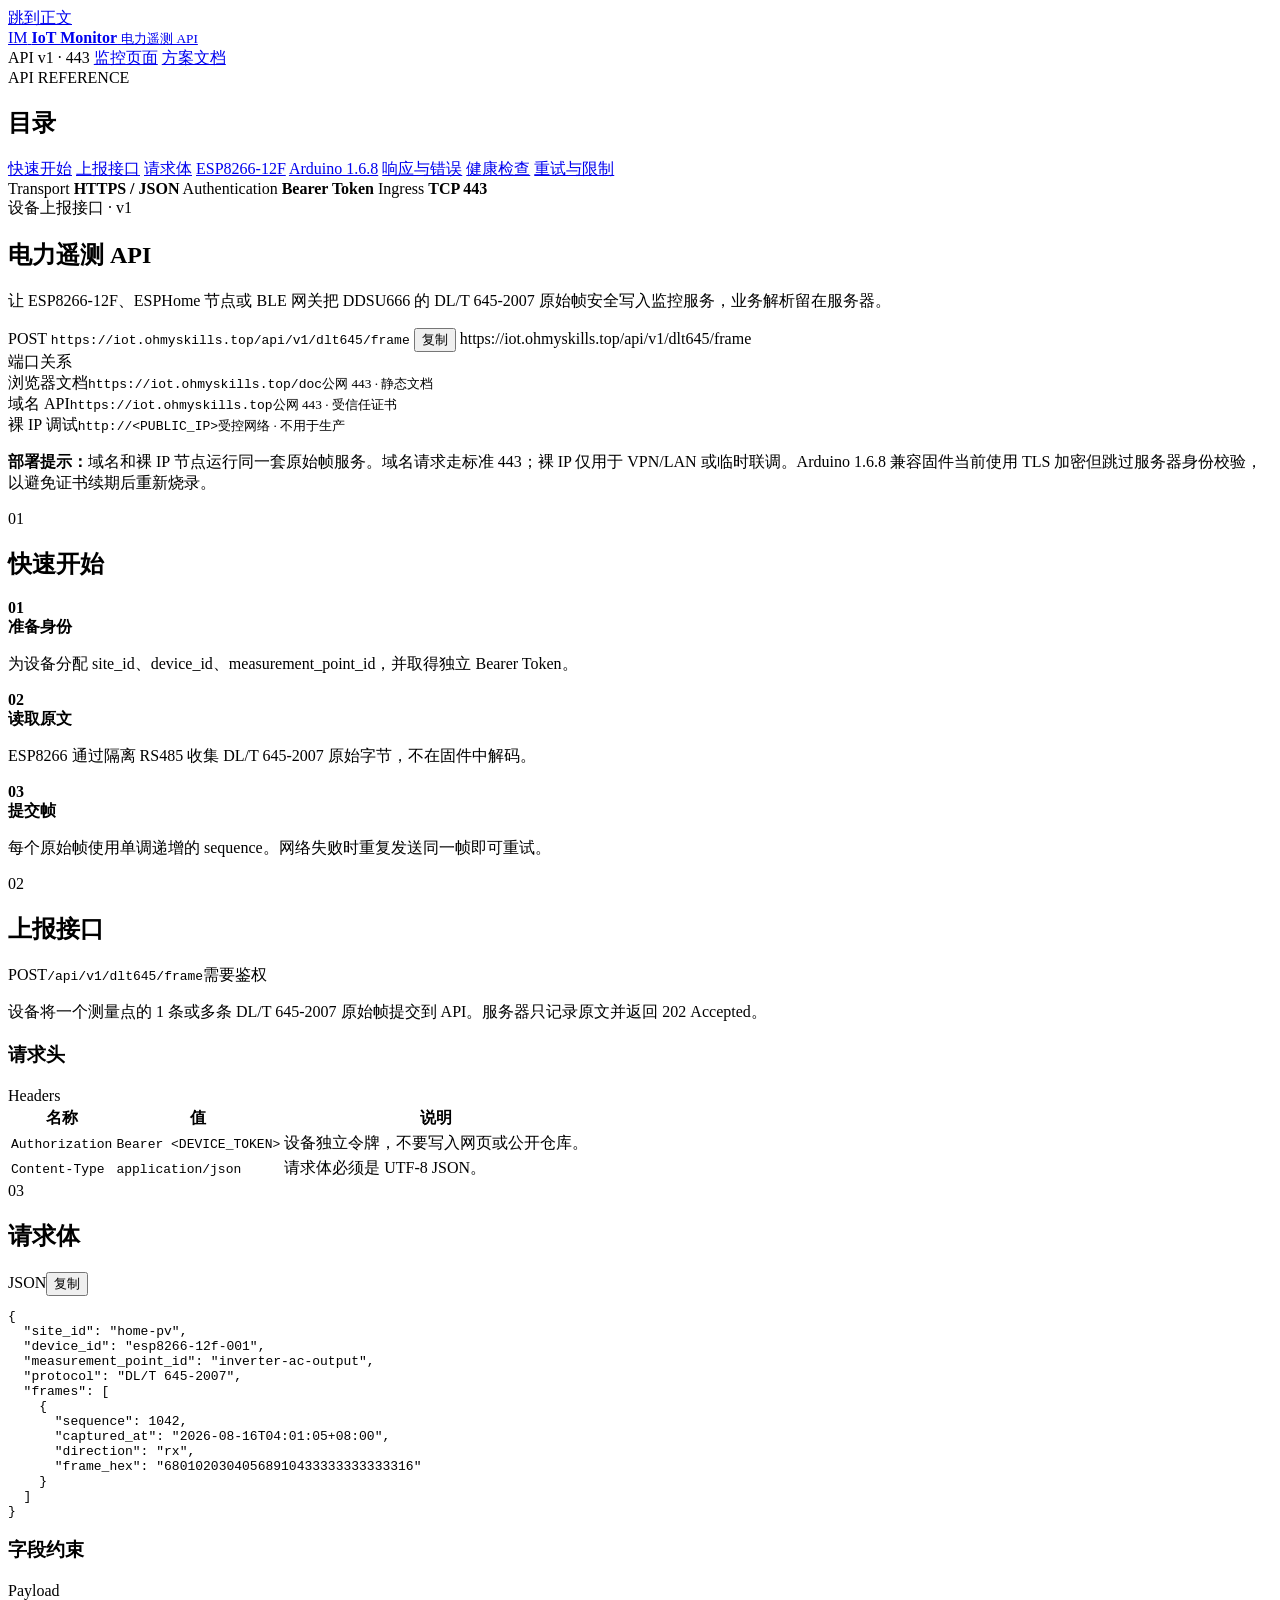
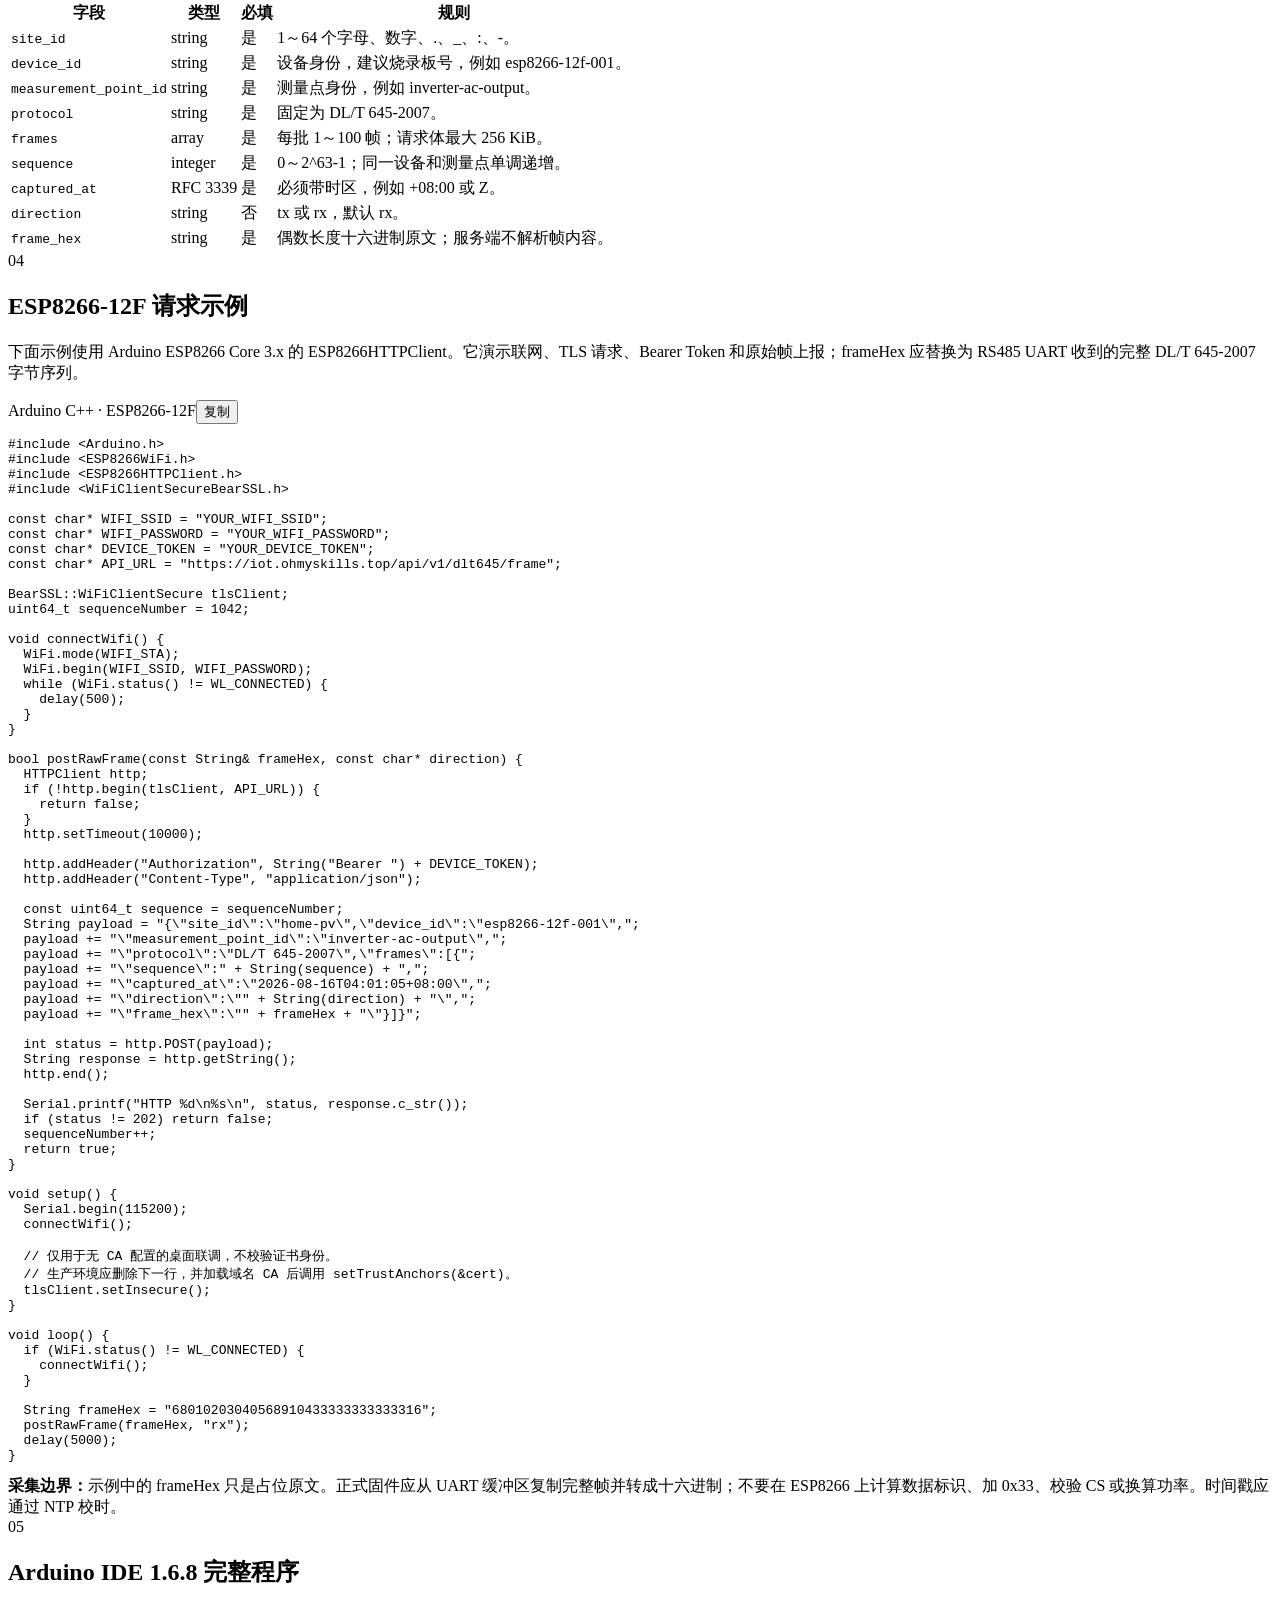
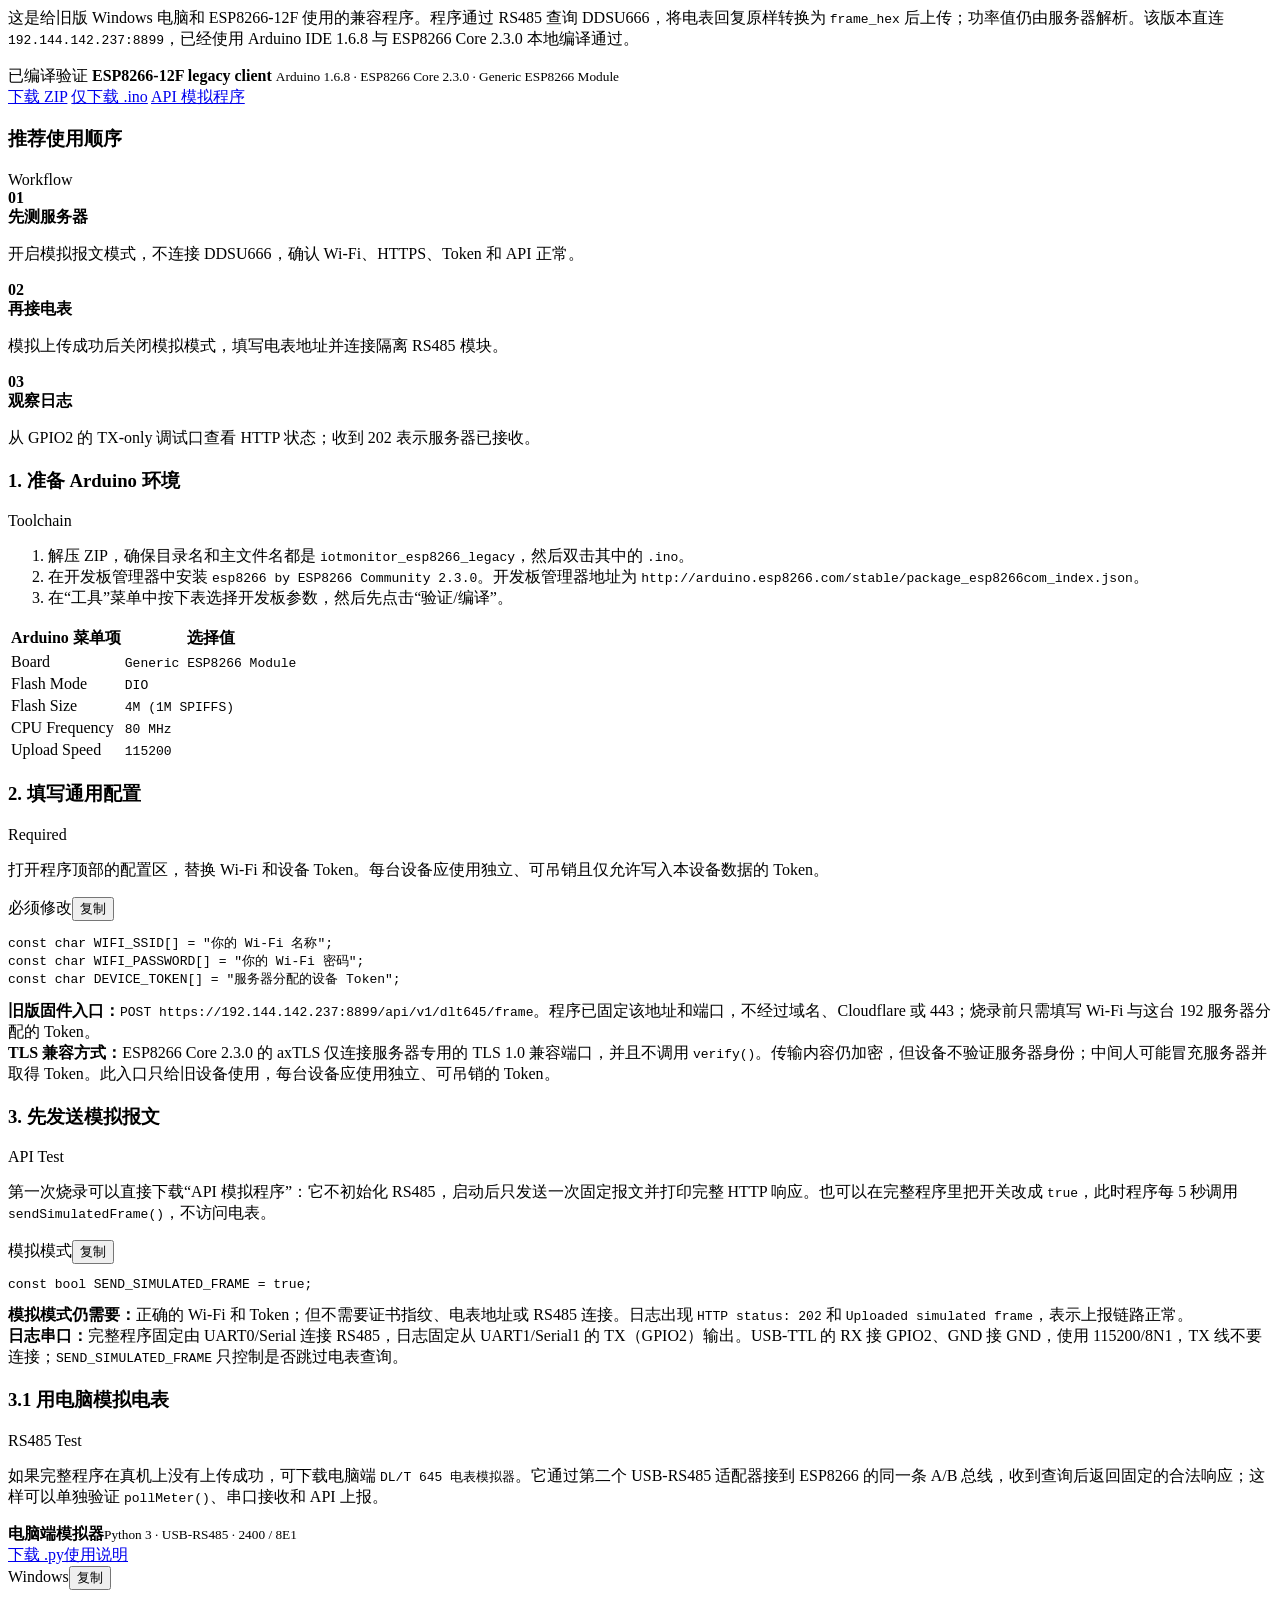
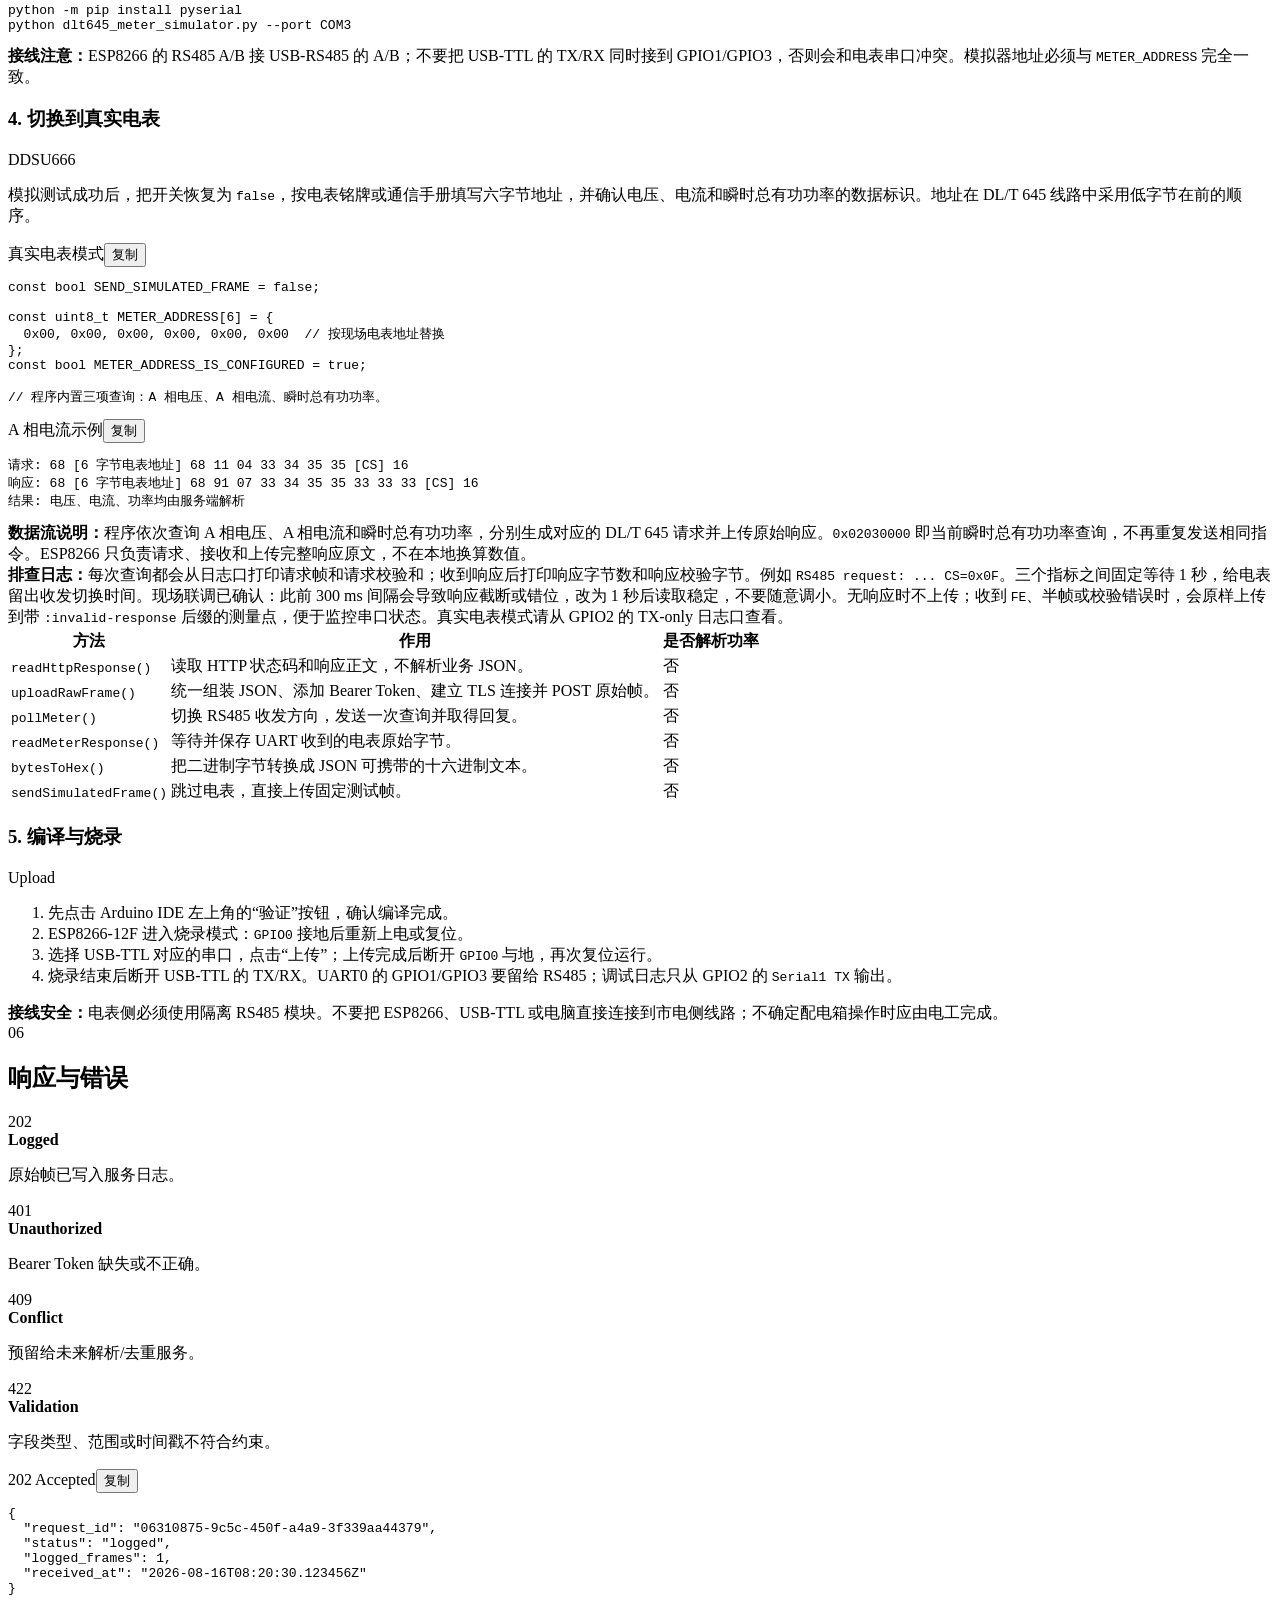
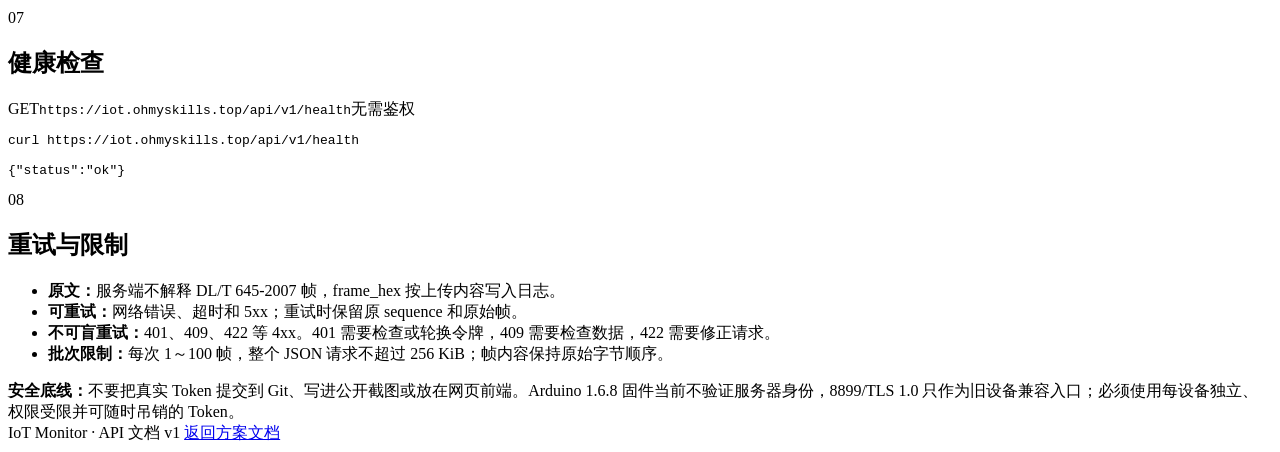
==== site/doc/index.html @ 1e7362d9 "docs: record stable one-second meter polling interval" ====
<!doctype html>
<html lang="zh-CN">
<head>
  <meta charset="utf-8">
  <meta name="viewport" content="width=device-width, initial-scale=1">
  <meta name="description" content="IoT Monitor 电力表原始帧 API 文档：标准 443 域名入口、裸 IP 调试入口、DL/T 645-2007 和 ESP8266-12F 示例。">
  <title>电力遥测 API 文档 | IoT Monitor</title>
  <link rel="stylesheet" href="/styles.css">
  <link rel="stylesheet" href="/doc/styles.css">
</head>
<body class="api-page">
  <a class="skip-link" href="#main-content">跳到正文</a>
  <header class="site-header">
    <div class="header-inner">
      <a class="brand" href="/" aria-label="IoT Monitor 首页">
        <span class="brand-mark" aria-hidden="true">IM</span>
        <span>
          <strong>IoT Monitor</strong>
          <small>电力遥测 API</small>
        </span>
      </a>
      <div class="header-actions">
        <span class="api-status"><span class="status-dot" aria-hidden="true"></span> API v1 · 443</span>
        <a class="dashboard-link" href="/dashboard/">监控页面</a>
        <a class="download-link" href="/">方案文档</a>
      </div>
    </div>
  </header>

  <div class="api-shell">
    <aside class="api-sidebar" aria-label="接口文档目录">
      <div class="sidebar-kicker">API REFERENCE</div>
      <h2>目录</h2>
      <nav>
        <a href="#quick-start">快速开始</a>
        <a href="#endpoint">上报接口</a>
        <a href="#request">请求体</a>
        <a href="#esp8266">ESP8266-12F</a>
        <a href="#1.6.8">Arduino 1.6.8</a>
        <a href="#response">响应与错误</a>
        <a href="#health">健康检查</a>
        <a href="#rules">重试与限制</a>
      </nav>
      <div class="sidebar-meta">
        <span>Transport</span>
        <strong>HTTPS / JSON</strong>
        <span>Authentication</span>
        <strong>Bearer Token</strong>
        <span>Ingress</span>
        <strong>TCP 443</strong>
      </div>
    </aside>

    <main id="main-content" class="api-main" tabindex="-1">
      <section class="api-hero" aria-labelledby="page-title">
        <div class="eyebrow"><span class="eyebrow-mark" aria-hidden="true"></span>设备上报接口 · v1</div>
        <h1 id="page-title">电力遥测 API</h1>
        <p class="hero-copy">让 ESP8266-12F、ESPHome 节点或 BLE 网关把 DDSU666 的 DL/T 645-2007 原始帧安全写入监控服务，业务解析留在服务器。</p>
        <div class="hero-endpoint">
          <span class="method-badge method-post">POST</span>
          <code>https://iot.ohmyskills.top/api/v1/dlt645/frame</code>
          <button class="copy-button" type="button" data-copy-target="#endpoint-url" aria-label="复制上报接口地址">复制</button>
          <span id="endpoint-url" class="sr-only">https://iot.ohmyskills.top/api/v1/dlt645/frame</span>
        </div>
      </section>

      <section class="port-note" aria-labelledby="port-title">
        <div class="section-label" id="port-title">端口关系</div>
        <div class="port-grid">
          <div><span>浏览器文档</span><code>https://iot.ohmyskills.top/doc</code><small>公网 443 · 静态文档</small></div>
          <div><span>域名 API</span><code>https://iot.ohmyskills.top</code><small>公网 443 · 受信任证书</small></div>
          <div><span>裸 IP 调试</span><code>http://&lt;PUBLIC_IP&gt;</code><small>受控网络 · 不用于生产</small></div>
        </div>
        <p class="warning-copy"><strong>部署提示：</strong>域名和裸 IP 节点运行同一套原始帧服务。域名请求走标准 443；裸 IP 仅用于 VPN/LAN 或临时联调。Arduino 1.6.8 兼容固件当前使用 TLS 加密但跳过服务器身份校验，以避免证书续期后重新烧录。</p>
      </section>

      <section class="api-section" id="quick-start" aria-labelledby="quick-start-title">
        <div class="section-heading"><span>01</span><h2 id="quick-start-title">快速开始</h2></div>
        <div class="steps-grid">
          <div class="step-item"><b>01</b><div><strong>准备身份</strong><p>为设备分配 site_id、device_id、measurement_point_id，并取得独立 Bearer Token。</p></div></div>
          <div class="step-item"><b>02</b><div><strong>读取原文</strong><p>ESP8266 通过隔离 RS485 收集 DL/T 645-2007 原始字节，不在固件中解码。</p></div></div>
          <div class="step-item"><b>03</b><div><strong>提交帧</strong><p>每个原始帧使用单调递增的 sequence。网络失败时重复发送同一帧即可重试。</p></div></div>
        </div>
      </section>

      <section class="api-section" id="endpoint" aria-labelledby="endpoint-title">
        <div class="section-heading"><span>02</span><h2 id="endpoint-title">上报接口</h2></div>
        <div class="endpoint-card">
          <div class="endpoint-card-head"><span class="method-badge method-post">POST</span><code>/api/v1/dlt645/frame</code><span class="endpoint-note">需要鉴权</span></div>
          <p>设备将一个测量点的 1 条或多条 DL/T 645-2007 原始帧提交到 API。服务器只记录原文并返回 202 Accepted。</p>
        </div>
        <div class="subheading"><h3>请求头</h3><span>Headers</span></div>
        <div class="table-wrap">
          <table>
            <thead><tr><th>名称</th><th>值</th><th>说明</th></tr></thead>
            <tbody>
              <tr><td><code>Authorization</code></td><td><code>Bearer &lt;DEVICE_TOKEN&gt;</code></td><td>设备独立令牌，不要写入网页或公开仓库。</td></tr>
              <tr><td><code>Content-Type</code></td><td><code>application/json</code></td><td>请求体必须是 UTF-8 JSON。</td></tr>
            </tbody>
          </table>
        </div>
      </section>

      <section class="api-section" id="request" aria-labelledby="request-title">
        <div class="section-heading"><span>03</span><h2 id="request-title">请求体</h2></div>
        <div class="code-card">
          <div class="code-card-head"><span>JSON</span><button class="copy-button copy-dark" type="button" data-copy-target="#json-example">复制</button></div>
          <pre><code id="json-example">{
  "site_id": "home-pv",
  "device_id": "esp8266-12f-001",
  "measurement_point_id": "inverter-ac-output",
  "protocol": "DL/T 645-2007",
  "frames": [
    {
      "sequence": 1042,
      "captured_at": "2026-08-16T04:01:05+08:00",
      "direction": "rx",
      "frame_hex": "68010203040568910433333333333316"
    }
  ]
}</code></pre>
        </div>
        <div class="subheading"><h3>字段约束</h3><span>Payload</span></div>
        <div class="table-wrap">
          <table>
            <thead><tr><th>字段</th><th>类型</th><th>必填</th><th>规则</th></tr></thead>
            <tbody>
              <tr><td><code>site_id</code></td><td>string</td><td>是</td><td>1～64 个字母、数字、.、_、:、-。</td></tr>
              <tr><td><code>device_id</code></td><td>string</td><td>是</td><td>设备身份，建议烧录板号，例如 esp8266-12f-001。</td></tr>
              <tr><td><code>measurement_point_id</code></td><td>string</td><td>是</td><td>测量点身份，例如 inverter-ac-output。</td></tr>
              <tr><td><code>protocol</code></td><td>string</td><td>是</td><td>固定为 DL/T 645-2007。</td></tr>
              <tr><td><code>frames</code></td><td>array</td><td>是</td><td>每批 1～100 帧；请求体最大 256 KiB。</td></tr>
              <tr><td><code>sequence</code></td><td>integer</td><td>是</td><td>0～2^63-1；同一设备和测量点单调递增。</td></tr>
              <tr><td><code>captured_at</code></td><td>RFC 3339</td><td>是</td><td>必须带时区，例如 +08:00 或 Z。</td></tr>
              <tr><td><code>direction</code></td><td>string</td><td>否</td><td>tx 或 rx，默认 rx。</td></tr>
              <tr><td><code>frame_hex</code></td><td>string</td><td>是</td><td>偶数长度十六进制原文；服务端不解析帧内容。</td></tr>
            </tbody>
          </table>
        </div>
      </section>

      <section class="api-section" id="esp8266" aria-labelledby="esp8266-title">
        <div class="section-heading"><span>04</span><h2 id="esp8266-title">ESP8266-12F 请求示例</h2></div>
        <p>下面示例使用 Arduino ESP8266 Core 3.x 的 ESP8266HTTPClient。它演示联网、TLS 请求、Bearer Token 和原始帧上报；frameHex 应替换为 RS485 UART 收到的完整 DL/T 645-2007 字节序列。</p>
        <div class="code-card code-card-large">
          <div class="code-card-head"><span>Arduino C++ · ESP8266-12F</span><button class="copy-button copy-dark" type="button" data-copy-target="#esp8266-example">复制</button></div>
          <pre><code id="esp8266-example">#include &lt;Arduino.h&gt;
#include &lt;ESP8266WiFi.h&gt;
#include &lt;ESP8266HTTPClient.h&gt;
#include &lt;WiFiClientSecureBearSSL.h&gt;

const char* WIFI_SSID = "YOUR_WIFI_SSID";
const char* WIFI_PASSWORD = "YOUR_WIFI_PASSWORD";
const char* DEVICE_TOKEN = "YOUR_DEVICE_TOKEN";
const char* API_URL = "https://iot.ohmyskills.top/api/v1/dlt645/frame";

BearSSL::WiFiClientSecure tlsClient;
uint64_t sequenceNumber = 1042;

void connectWifi() {
  WiFi.mode(WIFI_STA);
  WiFi.begin(WIFI_SSID, WIFI_PASSWORD);
  while (WiFi.status() != WL_CONNECTED) {
    delay(500);
  }
}

bool postRawFrame(const String&amp; frameHex, const char* direction) {
  HTTPClient http;
  if (!http.begin(tlsClient, API_URL)) {
    return false;
  }
  http.setTimeout(10000);

  http.addHeader("Authorization", String("Bearer ") + DEVICE_TOKEN);
  http.addHeader("Content-Type", "application/json");

  const uint64_t sequence = sequenceNumber;
  String payload = "{\"site_id\":\"home-pv\",\"device_id\":\"esp8266-12f-001\",";
  payload += "\"measurement_point_id\":\"inverter-ac-output\",";
  payload += "\"protocol\":\"DL/T 645-2007\",\"frames\":[{";
  payload += "\"sequence\":" + String(sequence) + ",";
  payload += "\"captured_at\":\"2026-08-16T04:01:05+08:00\",";
  payload += "\"direction\":\"" + String(direction) + "\",";
  payload += "\"frame_hex\":\"" + frameHex + "\"}]}";

  int status = http.POST(payload);
  String response = http.getString();
  http.end();

  Serial.printf("HTTP %d\n%s\n", status, response.c_str());
  if (status != 202) return false;
  sequenceNumber++;
  return true;
}

void setup() {
  Serial.begin(115200);
  connectWifi();

  // 仅用于无 CA 配置的桌面联调，不校验证书身份。
  // 生产环境应删除下一行，并加载域名 CA 后调用 setTrustAnchors(&amp;cert)。
  tlsClient.setInsecure();
}

void loop() {
  if (WiFi.status() != WL_CONNECTED) {
    connectWifi();
  }

  String frameHex = "68010203040568910433333333333316";
  postRawFrame(frameHex, "rx");
  delay(5000);
}</code></pre>
        </div>
        <div class="callout callout-blue"><strong>采集边界：</strong>示例中的 frameHex 只是占位原文。正式固件应从 UART 缓冲区复制完整帧并转成十六进制；不要在 ESP8266 上计算数据标识、加 0x33、校验 CS 或换算功率。时间戳应通过 NTP 校时。</div>
      </section>

      <section class="api-section" id="1.6.8" aria-labelledby="arduino-168-title">
        <div class="section-heading"><span>05</span><h2 id="arduino-168-title">Arduino IDE 1.6.8 完整程序</h2></div>
        <p>这是给旧版 Windows 电脑和 ESP8266-12F 使用的兼容程序。程序通过 RS485 查询 DDSU666，将电表回复原样转换为 <code>frame_hex</code> 后上传；功率值仍由服务器解析。该版本直连 <code>192.144.142.237:8899</code>，已经使用 Arduino IDE 1.6.8 与 ESP8266 Core 2.3.0 本地编译通过。</p>

        <div class="artifact-bar">
          <div>
            <span class="verified-pill">已编译验证</span>
            <strong>ESP8266-12F legacy client</strong>
            <small>Arduino 1.6.8 · ESP8266 Core 2.3.0 · Generic ESP8266 Module</small>
          </div>
          <div class="artifact-actions">
            <a class="artifact-link artifact-primary" href="/doc/files/iotmonitor-esp8266-arduino-1.6.8-v2.zip" download>下载 ZIP</a>
            <a class="artifact-link" href="/doc/files/iotmonitor_esp8266_legacy.ino" download>仅下载 .ino</a>
            <a class="artifact-link" href="/doc/files/esp8266_api_simulator.ino" download>API 模拟程序</a>
          </div>
        </div>

        <div class="subheading"><h3>推荐使用顺序</h3><span>Workflow</span></div>
        <div class="steps-grid">
          <div class="step-item"><b>01</b><div><strong>先测服务器</strong><p>开启模拟报文模式，不连接 DDSU666，确认 Wi-Fi、HTTPS、Token 和 API 正常。</p></div></div>
          <div class="step-item"><b>02</b><div><strong>再接电表</strong><p>模拟上传成功后关闭模拟模式，填写电表地址并连接隔离 RS485 模块。</p></div></div>
          <div class="step-item"><b>03</b><div><strong>观察日志</strong><p>从 GPIO2 的 TX-only 调试口查看 HTTP 状态；收到 202 表示服务器已接收。</p></div></div>
        </div>

        <div class="subheading"><h3>1. 准备 Arduino 环境</h3><span>Toolchain</span></div>
        <ol class="usage-list">
          <li>解压 ZIP，确保目录名和主文件名都是 <code>iotmonitor_esp8266_legacy</code>，然后双击其中的 <code>.ino</code>。</li>
          <li>在开发板管理器中安装 <code>esp8266 by ESP8266 Community 2.3.0</code>。开发板管理器地址为 <code>http://arduino.esp8266.com/stable/package_esp8266com_index.json</code>。</li>
          <li>在“工具”菜单中按下表选择开发板参数，然后先点击“验证/编译”。</li>
        </ol>
        <div class="table-wrap">
          <table>
            <thead><tr><th>Arduino 菜单项</th><th>选择值</th></tr></thead>
            <tbody>
              <tr><td>Board</td><td><code>Generic ESP8266 Module</code></td></tr>
              <tr><td>Flash Mode</td><td><code>DIO</code></td></tr>
              <tr><td>Flash Size</td><td><code>4M (1M SPIFFS)</code></td></tr>
              <tr><td>CPU Frequency</td><td><code>80 MHz</code></td></tr>
              <tr><td>Upload Speed</td><td><code>115200</code></td></tr>
            </tbody>
          </table>
        </div>

        <div class="subheading"><h3>2. 填写通用配置</h3><span>Required</span></div>
        <p>打开程序顶部的配置区，替换 Wi-Fi 和设备 Token。每台设备应使用独立、可吊销且仅允许写入本设备数据的 Token。</p>
        <div class="code-card">
          <div class="code-card-head"><span>必须修改</span><button class="copy-button copy-dark" type="button" data-copy-target="#arduino-168-config">复制</button></div>
          <pre><code id="arduino-168-config">const char WIFI_SSID[] = "你的 Wi-Fi 名称";
const char WIFI_PASSWORD[] = "你的 Wi-Fi 密码";
const char DEVICE_TOKEN[] = "服务器分配的设备 Token";</code></pre>
        </div>
        <div class="callout callout-blue"><strong>旧版固件入口：</strong><code>POST https://192.144.142.237:8899/api/v1/dlt645/frame</code>。程序已固定该地址和端口，不经过域名、Cloudflare 或 443；烧录前只需填写 Wi-Fi 与这台 192 服务器分配的 Token。</div>
        <div class="callout callout-red"><strong>TLS 兼容方式：</strong>ESP8266 Core 2.3.0 的 axTLS 仅连接服务器专用的 TLS 1.0 兼容端口，并且不调用 <code>verify()</code>。传输内容仍加密，但设备不验证服务器身份；中间人可能冒充服务器并取得 Token。此入口只给旧设备使用，每台设备应使用独立、可吊销的 Token。</div>

        <div class="subheading"><h3>3. 先发送模拟报文</h3><span>API Test</span></div>
        <p>第一次烧录可以直接下载“API 模拟程序”：它不初始化 RS485，启动后只发送一次固定报文并打印完整 HTTP 响应。也可以在完整程序里把开关改成 <code>true</code>，此时程序每 5 秒调用 <code>sendSimulatedFrame()</code>，不访问电表。</p>
        <div class="code-card compact-code">
          <div class="code-card-head"><span>模拟模式</span><button class="copy-button copy-dark" type="button" data-copy-target="#simulation-switch">复制</button></div>
          <pre><code id="simulation-switch">const bool SEND_SIMULATED_FRAME = true;</code></pre>
        </div>
        <div class="callout callout-blue"><strong>模拟模式仍需要：</strong>正确的 Wi-Fi 和 Token；但不需要证书指纹、电表地址或 RS485 连接。日志出现 <code>HTTP status: 202</code> 和 <code>Uploaded simulated frame</code>，表示上报链路正常。</div>
        <div class="callout callout-blue"><strong>日志串口：</strong>完整程序固定由 UART0/Serial 连接 RS485，日志固定从 UART1/Serial1 的 TX（GPIO2）输出。USB-TTL 的 RX 接 GPIO2、GND 接 GND，使用 115200/8N1，TX 线不要连接；<code>SEND_SIMULATED_FRAME</code> 只控制是否跳过电表查询。</div>

        <div class="subheading"><h3>3.1 用电脑模拟电表</h3><span>RS485 Test</span></div>
        <p>如果完整程序在真机上没有上传成功，可下载电脑端 <code>DL/T 645 电表模拟器</code>。它通过第二个 USB-RS485 适配器接到 ESP8266 的同一条 A/B 总线，收到查询后返回固定的合法响应；这样可以单独验证 <code>pollMeter()</code>、串口接收和 API 上报。</p>
        <div class="artifact-bar">
          <div><strong>电脑端模拟器</strong><small>Python 3 · USB-RS485 · 2400 / 8E1</small></div>
          <div class="artifact-actions"><a class="artifact-link artifact-primary" href="/doc/files/dlt645_meter_simulator.py" download>下载 .py</a><a class="artifact-link" href="/doc/files/meter-simulator-README.md" download>使用说明</a></div>
        </div>
        <div class="code-card compact-code">
          <div class="code-card-head"><span>Windows</span><button class="copy-button copy-dark" type="button" data-copy-target="#meter-simulator-command">复制</button></div>
          <pre><code id="meter-simulator-command">python -m pip install pyserial
python dlt645_meter_simulator.py --port COM3</code></pre>
        </div>
        <div class="callout callout-red"><strong>接线注意：</strong>ESP8266 的 RS485 A/B 接 USB-RS485 的 A/B；不要把 USB-TTL 的 TX/RX 同时接到 GPIO1/GPIO3，否则会和电表串口冲突。模拟器地址必须与 <code>METER_ADDRESS</code> 完全一致。</div>

        <div class="subheading"><h3>4. 切换到真实电表</h3><span>DDSU666</span></div>
        <p>模拟测试成功后，把开关恢复为 <code>false</code>，按电表铭牌或通信手册填写六字节地址，并确认电压、电流和瞬时总有功功率的数据标识。地址在 DL/T 645 线路中采用低字节在前的顺序。</p>
        <div class="code-card">
          <div class="code-card-head"><span>真实电表模式</span><button class="copy-button copy-dark" type="button" data-copy-target="#real-meter-config">复制</button></div>
          <pre><code id="real-meter-config">const bool SEND_SIMULATED_FRAME = false;

const uint8_t METER_ADDRESS[6] = {
  0x00, 0x00, 0x00, 0x00, 0x00, 0x00  // 按现场电表地址替换
};
const bool METER_ADDRESS_IS_CONFIGURED = true;

// 程序内置三项查询：A 相电压、A 相电流、瞬时总有功功率。</code></pre>
        </div>
        <div class="code-card compact-code">
          <div class="code-card-head"><span>A 相电流示例</span><button class="copy-button copy-dark" type="button" data-copy-target="#phase-a-current-example">复制</button></div>
          <pre><code id="phase-a-current-example">请求: 68 [6 字节电表地址] 68 11 04 33 34 35 35 [CS] 16
响应: 68 [6 字节电表地址] 68 91 07 33 34 35 35 33 33 33 [CS] 16
结果: 电压、电流、功率均由服务端解析</code></pre>
        </div>
        <div class="callout callout-blue"><strong>数据流说明：</strong>程序依次查询 A 相电压、A 相电流和瞬时总有功功率，分别生成对应的 DL/T 645 请求并上传原始响应。<code>0x02030000</code> 即当前瞬时总有功功率查询，不再重复发送相同指令。ESP8266 只负责请求、接收和上传完整响应原文，不在本地换算数值。</div>
        <div class="callout callout-blue"><strong>排查日志：</strong>每次查询都会从日志口打印请求帧和请求校验和；收到响应后打印响应字节数和响应校验字节。例如 <code>RS485 request: ... CS=0x0F</code>。三个指标之间固定等待 1 秒，给电表留出收发切换时间。现场联调已确认：此前 300 ms 间隔会导致响应截断或错位，改为 1 秒后读取稳定，不要随意调小。无响应时不上传；收到 <code>FE</code>、半帧或校验错误时，会原样上传到带 <code>:invalid-response</code> 后缀的测量点，便于监控串口状态。真实电表模式请从 GPIO2 的 TX-only 日志口查看。</div>
        <div class="table-wrap method-table">
          <table>
            <thead><tr><th>方法</th><th>作用</th><th>是否解析功率</th></tr></thead>
            <tbody>
              <tr><td><code>readHttpResponse()</code></td><td>读取 HTTP 状态码和响应正文，不解析业务 JSON。</td><td>否</td></tr>
              <tr><td><code>uploadRawFrame()</code></td><td>统一组装 JSON、添加 Bearer Token、建立 TLS 连接并 POST 原始帧。</td><td>否</td></tr>
              <tr><td><code>pollMeter()</code></td><td>切换 RS485 收发方向，发送一次查询并取得回复。</td><td>否</td></tr>
              <tr><td><code>readMeterResponse()</code></td><td>等待并保存 UART 收到的电表原始字节。</td><td>否</td></tr>
              <tr><td><code>bytesToHex()</code></td><td>把二进制字节转换成 JSON 可携带的十六进制文本。</td><td>否</td></tr>
              <tr><td><code>sendSimulatedFrame()</code></td><td>跳过电表，直接上传固定测试帧。</td><td>否</td></tr>
            </tbody>
          </table>
        </div>

        <div class="subheading"><h3>5. 编译与烧录</h3><span>Upload</span></div>
        <ol class="usage-list">
          <li>先点击 Arduino IDE 左上角的“验证”按钮，确认编译完成。</li>
          <li>ESP8266-12F 进入烧录模式：<code>GPIO0</code> 接地后重新上电或复位。</li>
          <li>选择 USB-TTL 对应的串口，点击“上传”；上传完成后断开 <code>GPIO0</code> 与地，再次复位运行。</li>
          <li>烧录结束后断开 USB-TTL 的 TX/RX。UART0 的 GPIO1/GPIO3 要留给 RS485；调试日志只从 GPIO2 的 <code>Serial1 TX</code> 输出。</li>
        </ol>
        <div class="callout callout-red"><strong>接线安全：</strong>电表侧必须使用隔离 RS485 模块。不要把 ESP8266、USB-TTL 或电脑直接连接到市电侧线路；不确定配电箱操作时应由电工完成。</div>
      </section>

      <section class="api-section" id="response" aria-labelledby="response-title">
        <div class="section-heading"><span>06</span><h2 id="response-title">响应与错误</h2></div>
        <div class="response-grid">
          <div class="response-card response-ok"><span class="status-code">202</span><div><strong>Logged</strong><p>原始帧已写入服务日志。</p></div></div>
          <div class="response-card response-warn"><span class="status-code">401</span><div><strong>Unauthorized</strong><p>Bearer Token 缺失或不正确。</p></div></div>
          <div class="response-card response-warn"><span class="status-code">409</span><div><strong>Conflict</strong><p>预留给未来解析/去重服务。</p></div></div>
          <div class="response-card response-warn"><span class="status-code">422</span><div><strong>Validation</strong><p>字段类型、范围或时间戳不符合约束。</p></div></div>
        </div>
        <div class="code-card">
          <div class="code-card-head"><span>202 Accepted</span><button class="copy-button copy-dark" type="button" data-copy-target="#response-example">复制</button></div>
          <pre><code id="response-example">{
  "request_id": "06310875-9c5c-450f-a4a9-3f339aa44379",
  "status": "logged",
  "logged_frames": 1,
  "received_at": "2026-08-16T08:20:30.123456Z"
}</code></pre>
        </div>
      </section>

      <section class="api-section" id="health" aria-labelledby="health-title">
        <div class="section-heading"><span>07</span><h2 id="health-title">健康检查</h2></div>
        <div class="health-row"><span class="method-badge method-get">GET</span><code>https://iot.ohmyskills.top/api/v1/health</code><span class="endpoint-note">无需鉴权</span></div>
        <div class="code-card compact-code"><pre><code>curl https://iot.ohmyskills.top/api/v1/health

{"status":"ok"}</code></pre></div>
      </section>

      <section class="api-section" id="rules" aria-labelledby="rules-title">
        <div class="section-heading"><span>08</span><h2 id="rules-title">重试与限制</h2></div>
        <ul class="rules-list">
          <li><strong>原文：</strong>服务端不解释 DL/T 645-2007 帧，frame_hex 按上传内容写入日志。</li>
          <li><strong>可重试：</strong>网络错误、超时和 5xx；重试时保留原 sequence 和原始帧。</li>
          <li><strong>不可盲重试：</strong>401、409、422 等 4xx。401 需要检查或轮换令牌，409 需要检查数据，422 需要修正请求。</li>
          <li><strong>批次限制：</strong>每次 1～100 帧，整个 JSON 请求不超过 256 KiB；帧内容保持原始字节顺序。</li>
        </ul>
        <div class="callout callout-red"><strong>安全底线：</strong>不要把真实 Token 提交到 Git、写进公开截图或放在网页前端。Arduino 1.6.8 固件当前不验证服务器身份，8899/TLS 1.0 只作为旧设备兼容入口；必须使用每设备独立、权限受限并可随时吊销的 Token。</div>
      </section>

      <footer class="api-footer">
        <span>IoT Monitor · API 文档 v1</span>
        <a href="/">返回方案文档</a>
      </footer>
    </main>
  </div>

  <script>
    (() => {
      const status = document.createElement('span');
      status.className = 'sr-only';
      status.setAttribute('aria-live', 'polite');
      document.body.appendChild(status);

      const copyText = (value) => {
        if (navigator.clipboard && window.isSecureContext) {
          return navigator.clipboard.writeText(value);
        }
        const area = document.createElement('textarea');
        area.value = value;
        area.style.position = 'fixed';
        area.style.opacity = '0';
        document.body.appendChild(area);
        area.select();
        document.execCommand('copy');
        area.remove();
        return Promise.resolve();
      };

      document.querySelectorAll('[data-copy-target]').forEach((button) => {
        button.addEventListener('click', () => {
          const target = document.querySelector(button.dataset.copyTarget);
          if (!target) return;
          const original = button.textContent;
          copyText(target.textContent).then(() => {
            button.textContent = '已复制';
            status.textContent = '代码已复制到剪贴板';
            window.setTimeout(() => { button.textContent = original; }, 1600);
          });
        });
      });
    })();
  </script>
</body>
</html>
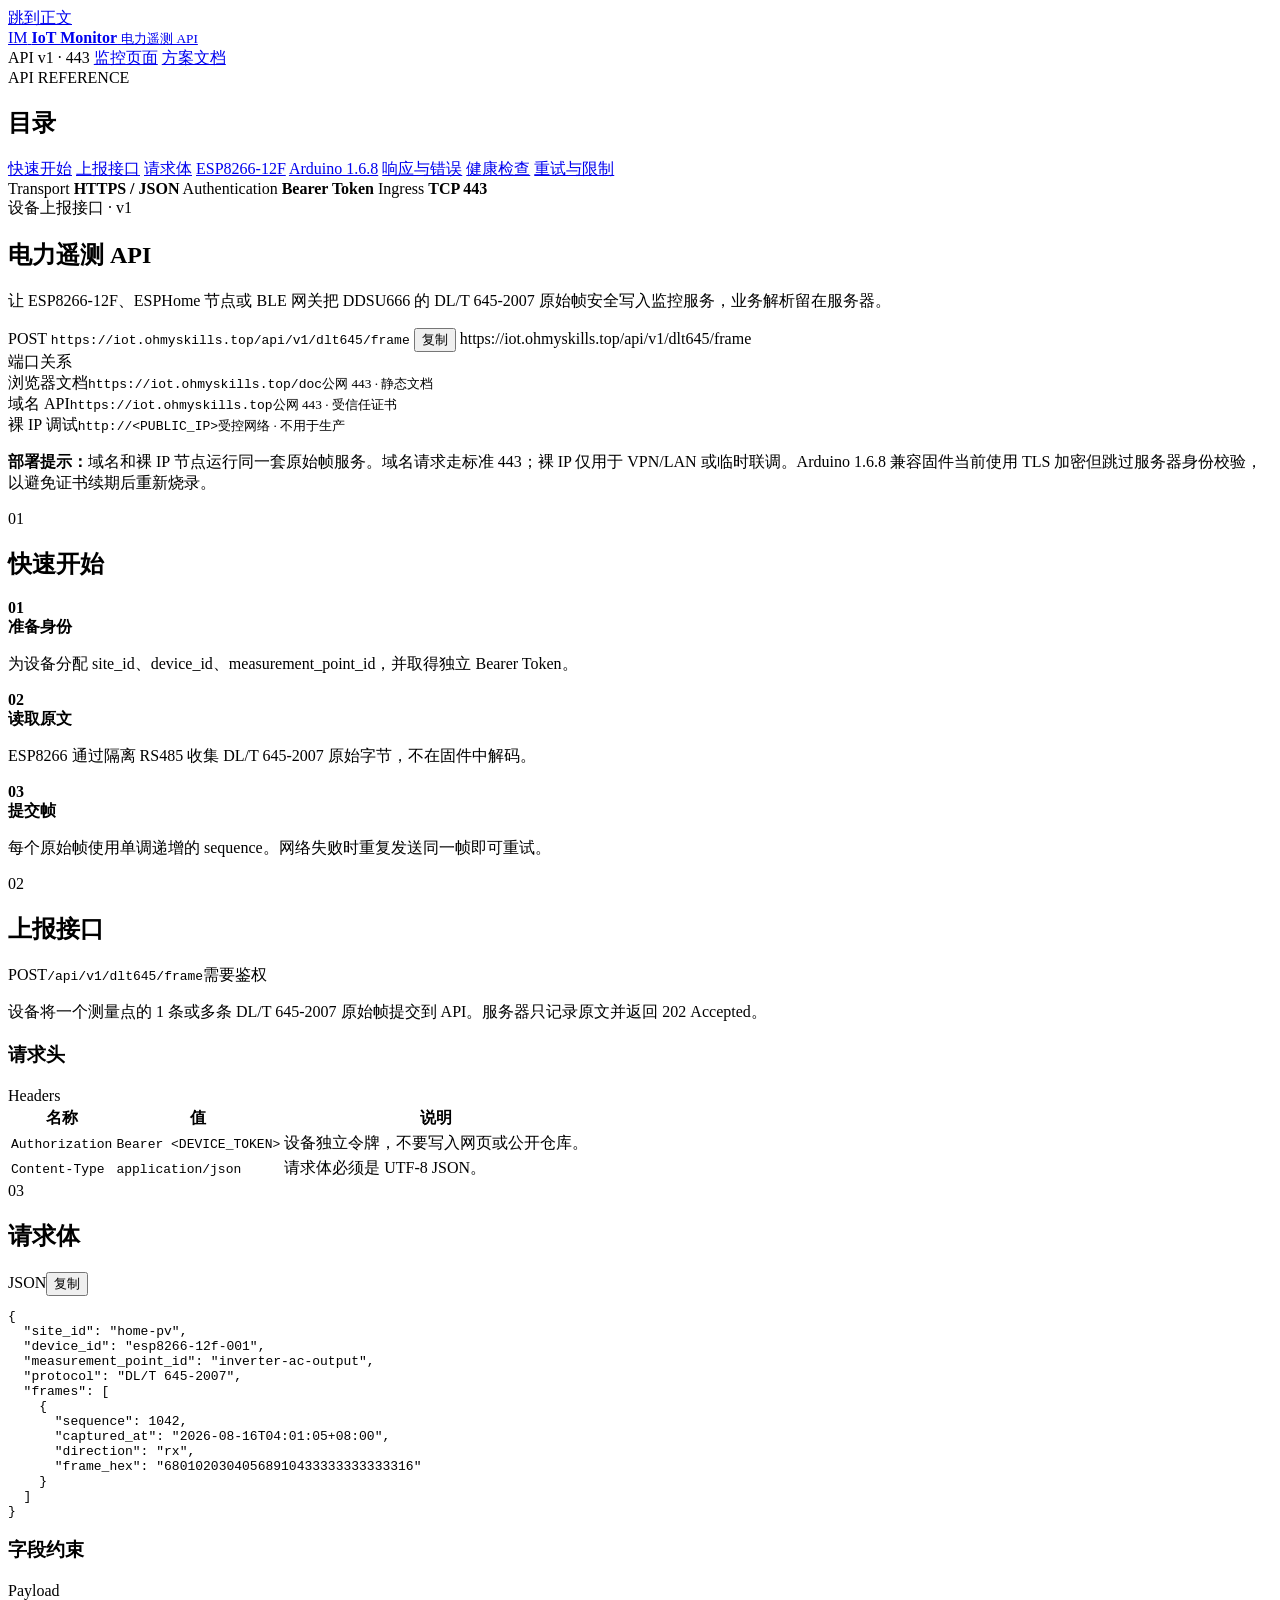
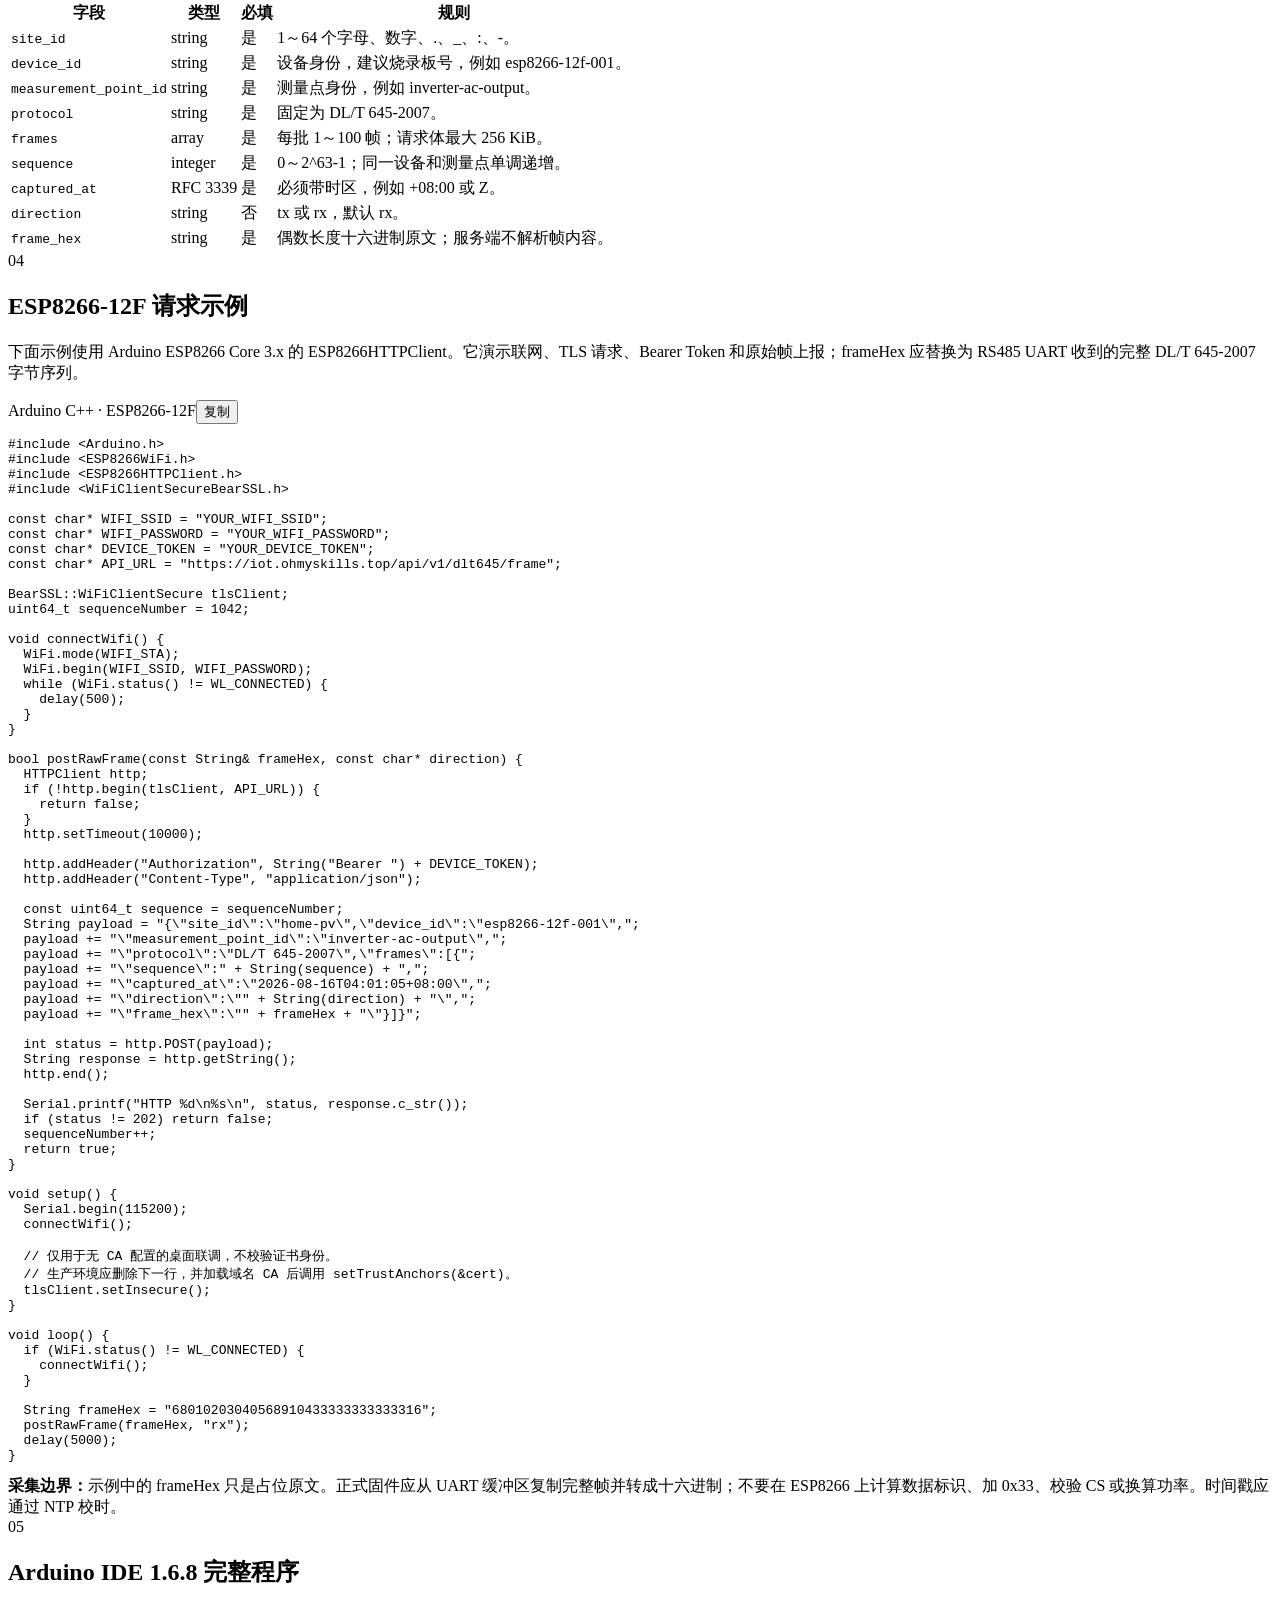
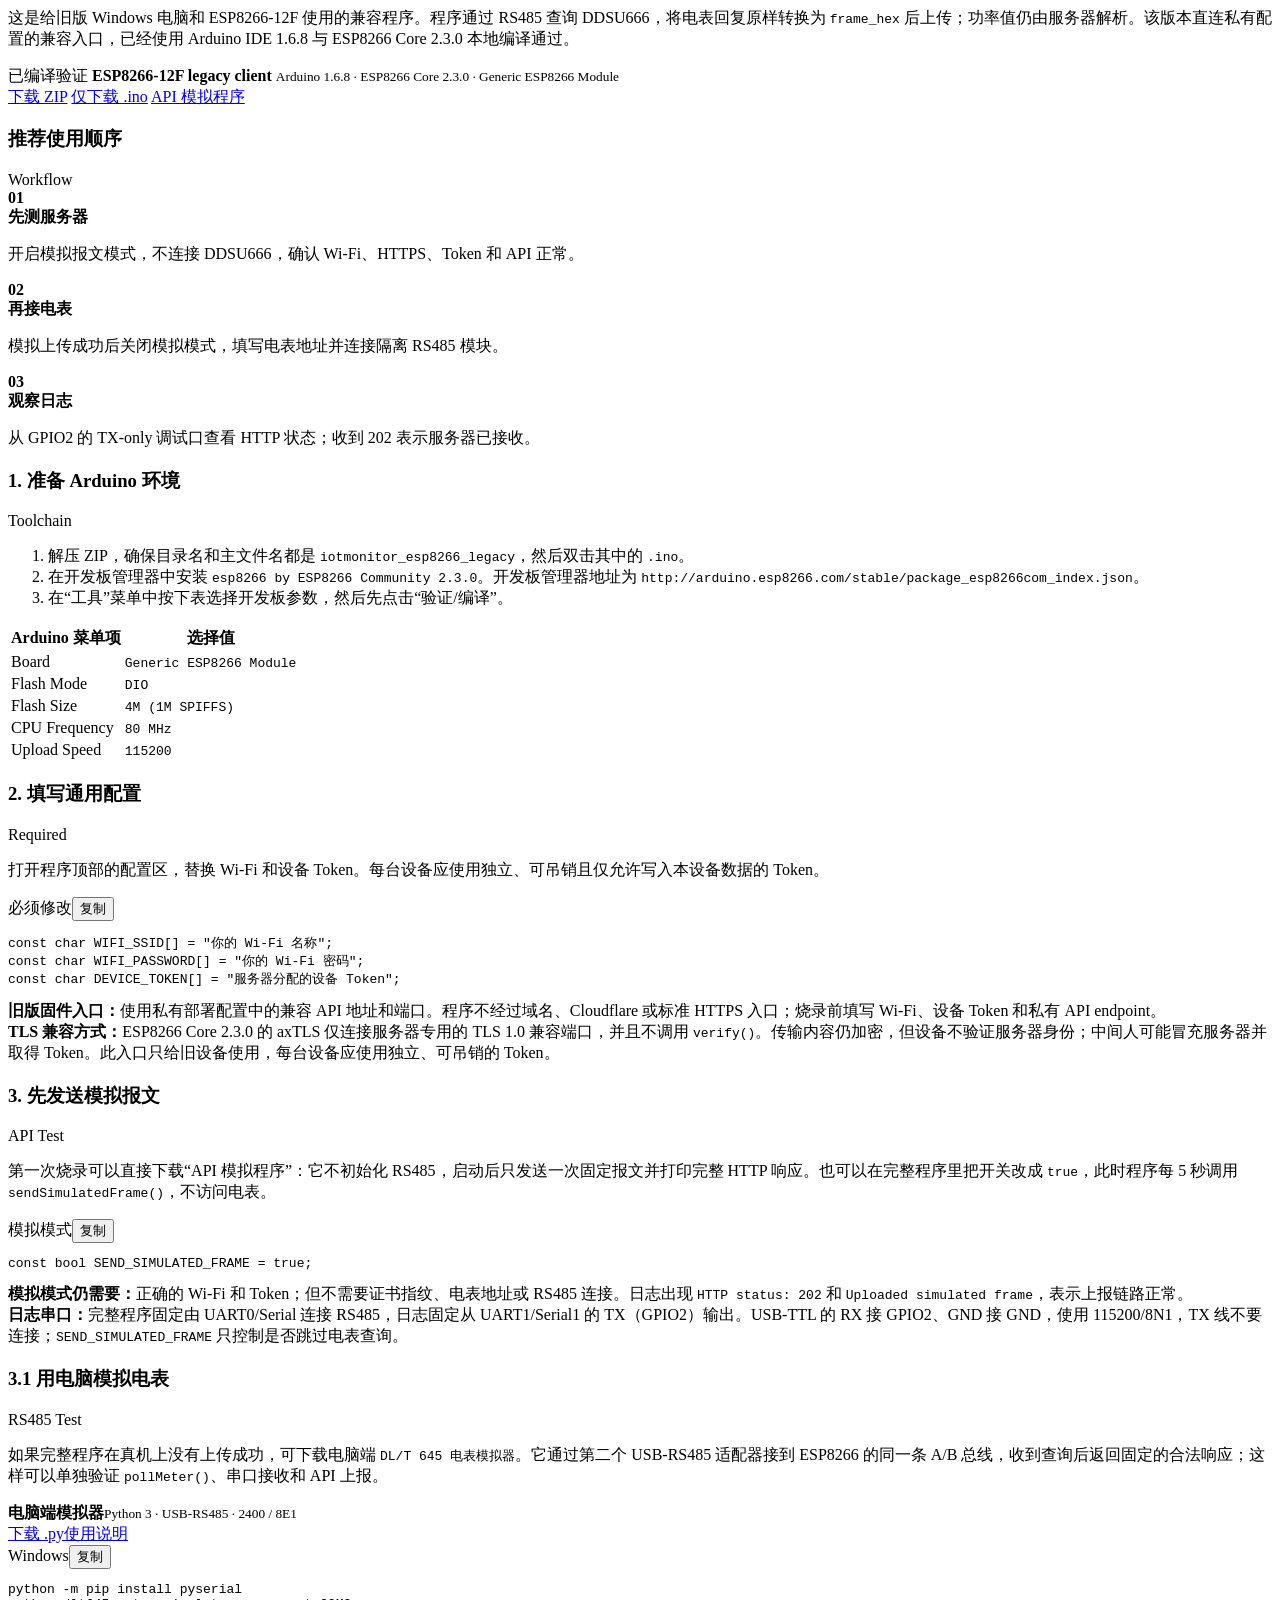
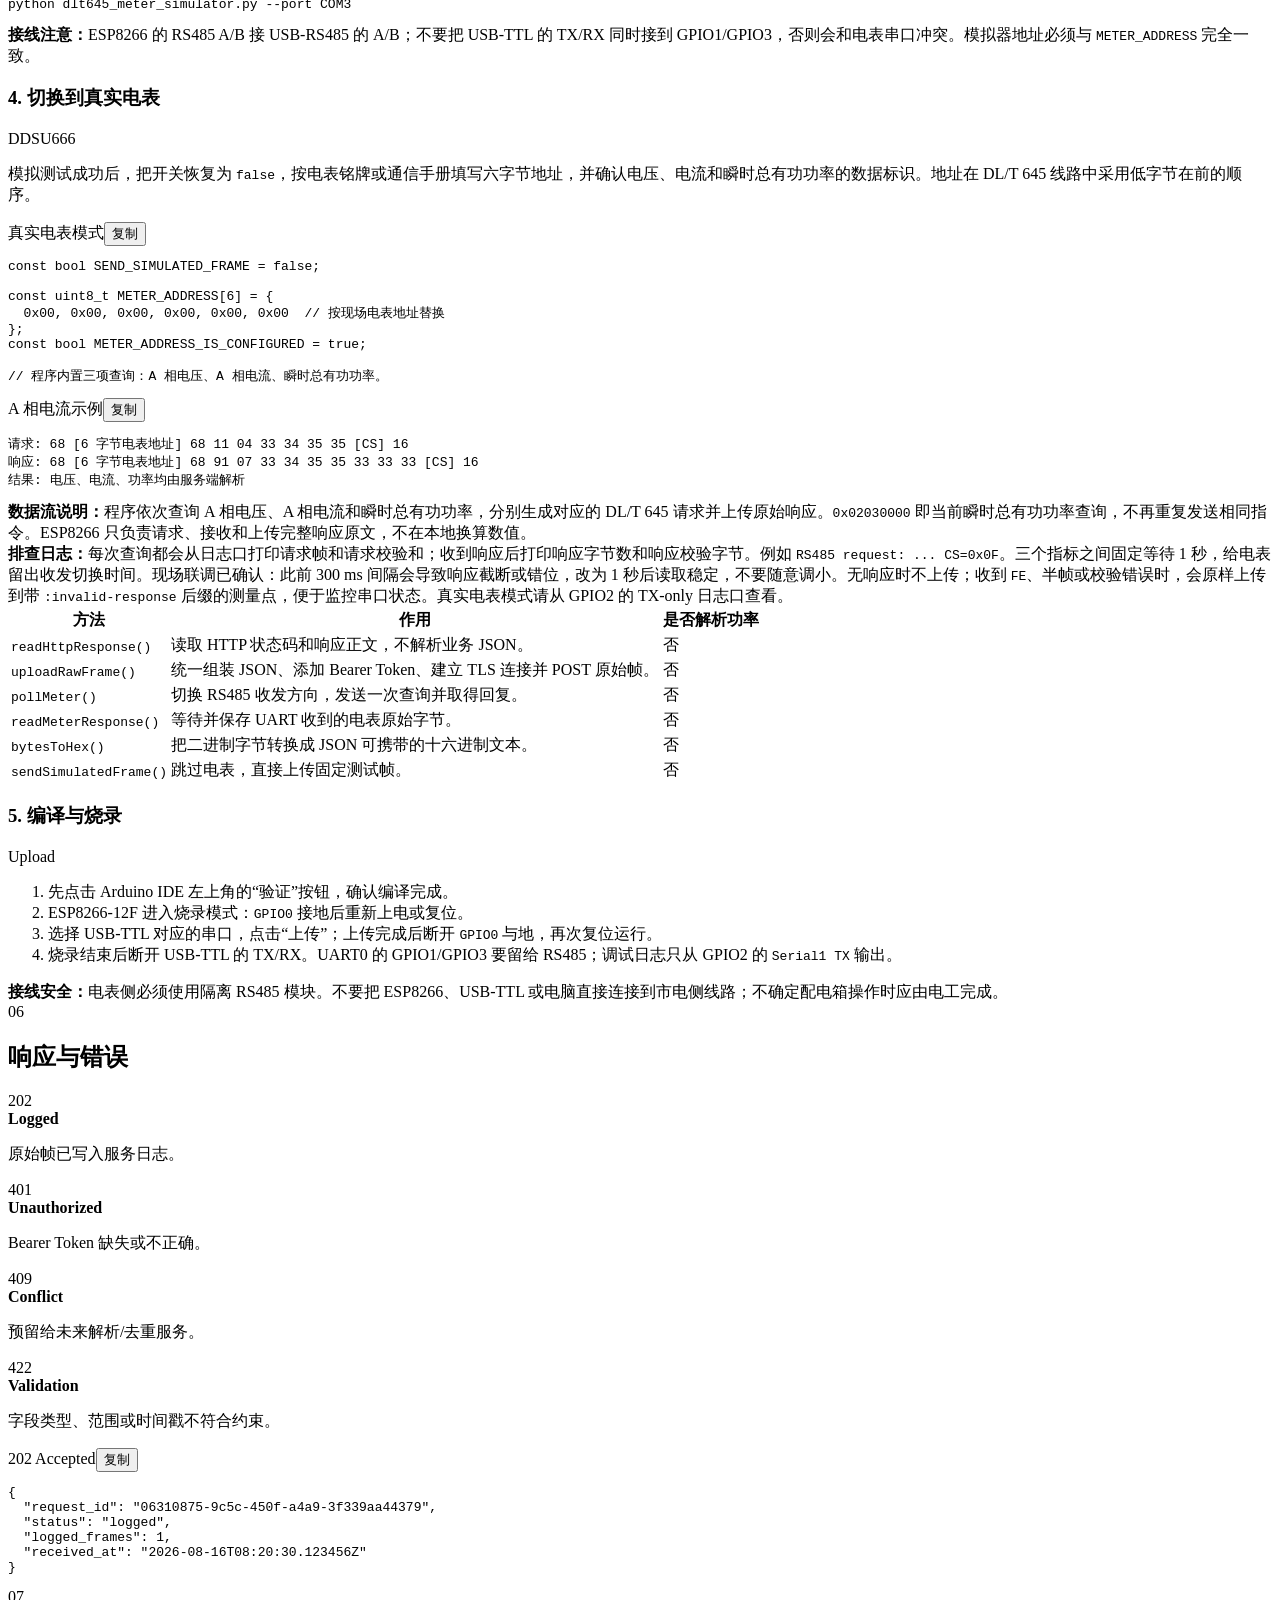
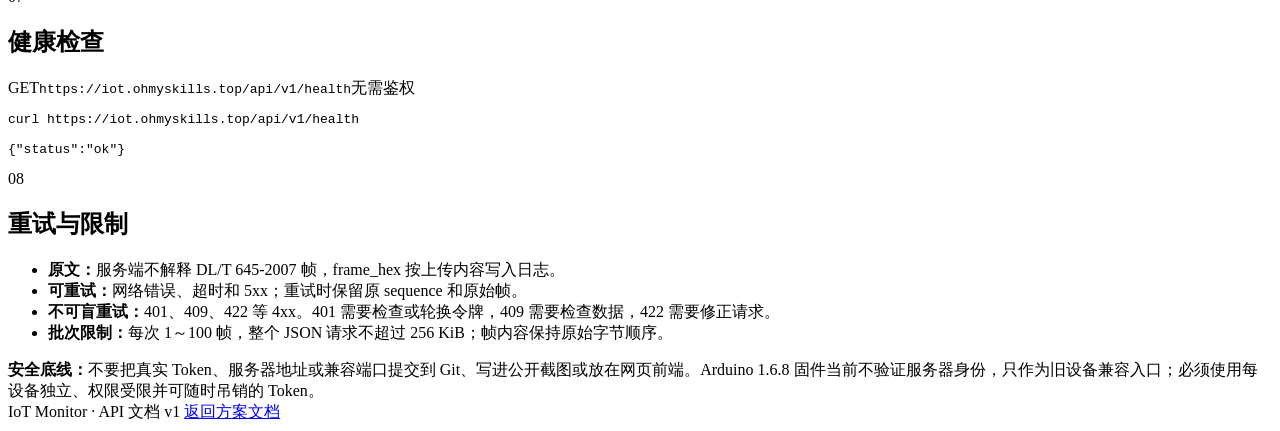
==== commit 373d5bc9: "security: redact deployment endpoints and credentials" ====
--- a/site/doc/index.html
+++ b/site/doc/index.html
@@ -218,7 +218,7 @@
 
       <section class="api-section" id="1.6.8" aria-labelledby="arduino-168-title">
         <div class="section-heading"><span>05</span><h2 id="arduino-168-title">Arduino IDE 1.6.8 完整程序</h2></div>
-        <p>这是给旧版 Windows 电脑和 ESP8266-12F 使用的兼容程序。程序通过 RS485 查询 DDSU666，将电表回复原样转换为 <code>frame_hex</code> 后上传；功率值仍由服务器解析。该版本直连 <code>192.144.142.237:8899</code>，已经使用 Arduino IDE 1.6.8 与 ESP8266 Core 2.3.0 本地编译通过。</p>
+        <p>这是给旧版 Windows 电脑和 ESP8266-12F 使用的兼容程序。程序通过 RS485 查询 DDSU666，将电表回复原样转换为 <code>frame_hex</code> 后上传；功率值仍由服务器解析。该版本直连私有配置的兼容入口，已经使用 Arduino IDE 1.6.8 与 ESP8266 Core 2.3.0 本地编译通过。</p>
 
         <div class="artifact-bar">
           <div>
@@ -267,7 +267,7 @@
 const char WIFI_PASSWORD[] = "你的 Wi-Fi 密码";
 const char DEVICE_TOKEN[] = "服务器分配的设备 Token";</code></pre>
         </div>
-        <div class="callout callout-blue"><strong>旧版固件入口：</strong><code>POST https://192.144.142.237:8899/api/v1/dlt645/frame</code>。程序已固定该地址和端口，不经过域名、Cloudflare 或 443；烧录前只需填写 Wi-Fi 与这台 192 服务器分配的 Token。</div>
+        <div class="callout callout-blue"><strong>旧版固件入口：</strong>使用私有部署配置中的兼容 API 地址和端口。程序不经过域名、Cloudflare 或标准 HTTPS 入口；烧录前填写 Wi-Fi、设备 Token 和私有 API endpoint。</div>
         <div class="callout callout-red"><strong>TLS 兼容方式：</strong>ESP8266 Core 2.3.0 的 axTLS 仅连接服务器专用的 TLS 1.0 兼容端口，并且不调用 <code>verify()</code>。传输内容仍加密，但设备不验证服务器身份；中间人可能冒充服务器并取得 Token。此入口只给旧设备使用，每台设备应使用独立、可吊销的 Token。</div>
 
         <div class="subheading"><h3>3. 先发送模拟报文</h3><span>API Test</span></div>
@@ -372,7 +372,7 @@
           <li><strong>不可盲重试：</strong>401、409、422 等 4xx。401 需要检查或轮换令牌，409 需要检查数据，422 需要修正请求。</li>
           <li><strong>批次限制：</strong>每次 1～100 帧，整个 JSON 请求不超过 256 KiB；帧内容保持原始字节顺序。</li>
         </ul>
-        <div class="callout callout-red"><strong>安全底线：</strong>不要把真实 Token 提交到 Git、写进公开截图或放在网页前端。Arduino 1.6.8 固件当前不验证服务器身份，8899/TLS 1.0 只作为旧设备兼容入口；必须使用每设备独立、权限受限并可随时吊销的 Token。</div>
+        <div class="callout callout-red"><strong>安全底线：</strong>不要把真实 Token、服务器地址或兼容端口提交到 Git、写进公开截图或放在网页前端。Arduino 1.6.8 固件当前不验证服务器身份，只作为旧设备兼容入口；必须使用每设备独立、权限受限并可随时吊销的 Token。</div>
       </section>
 
       <footer class="api-footer">
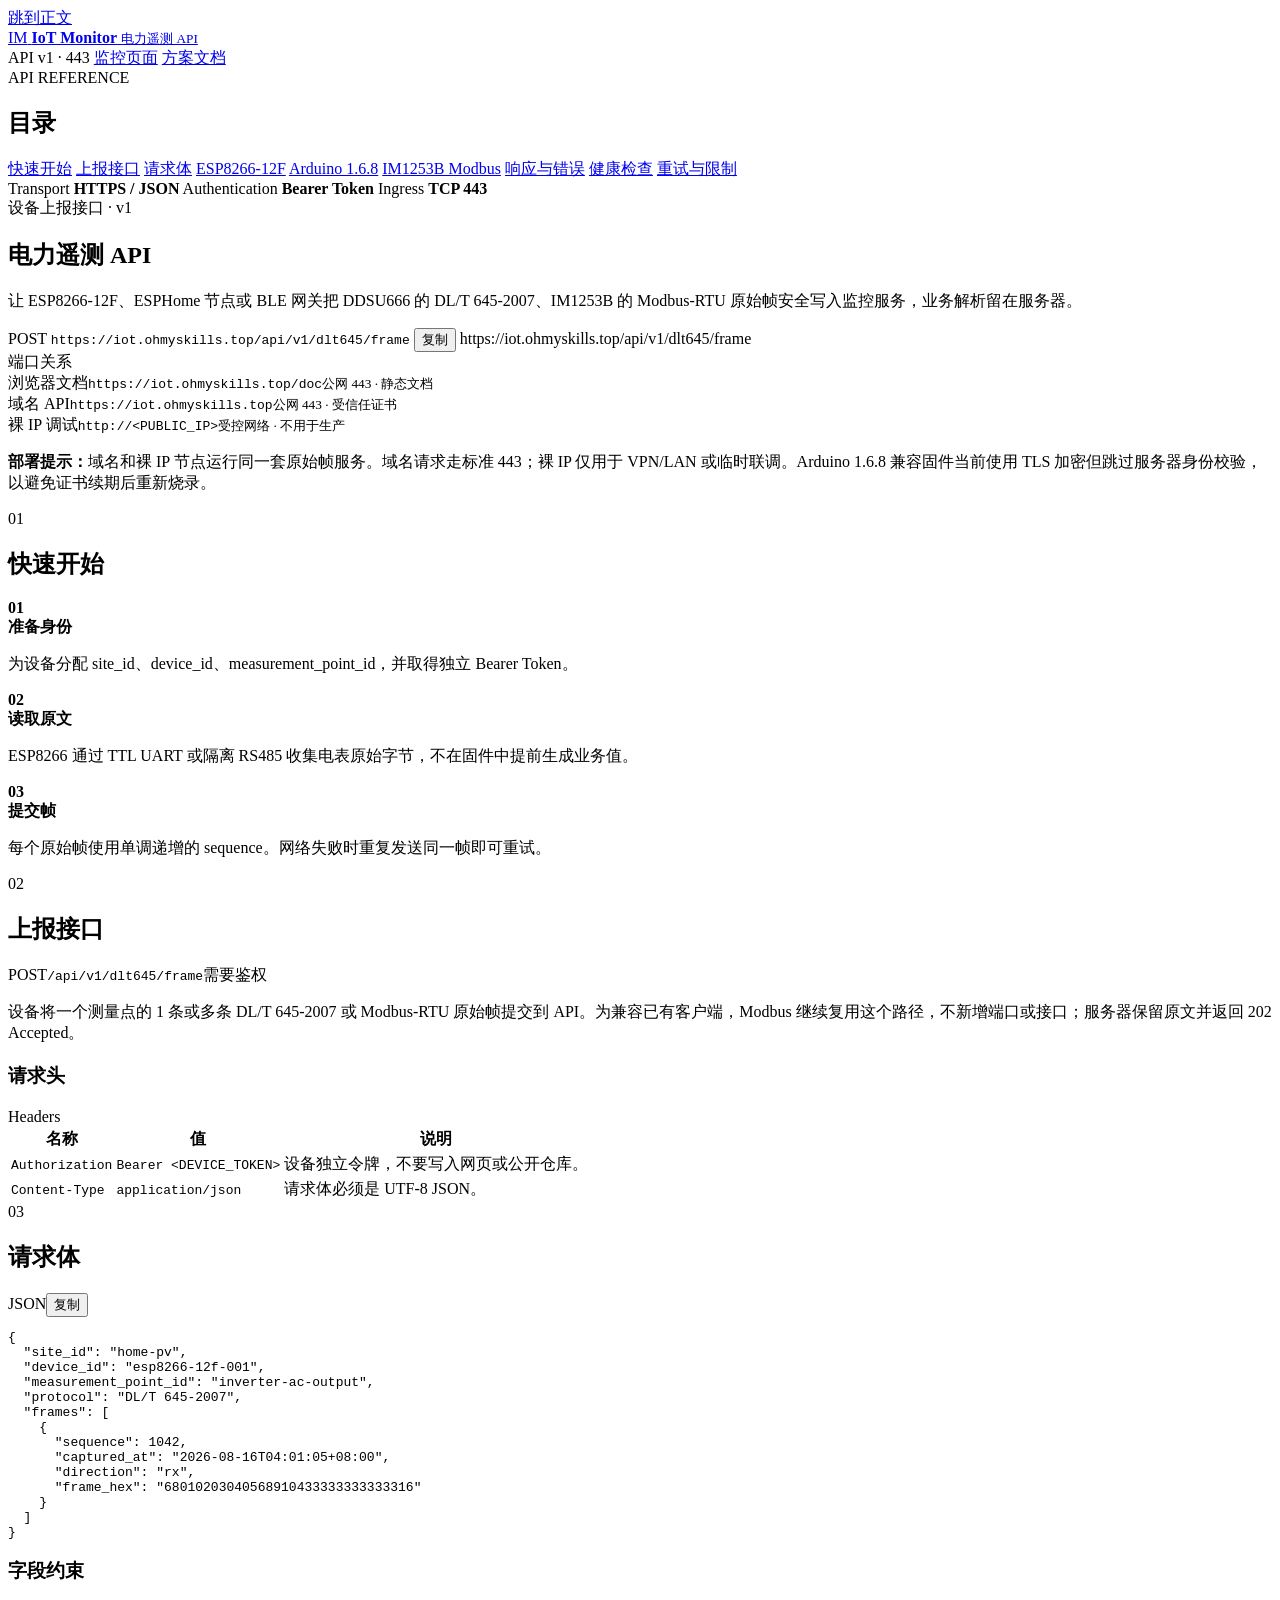
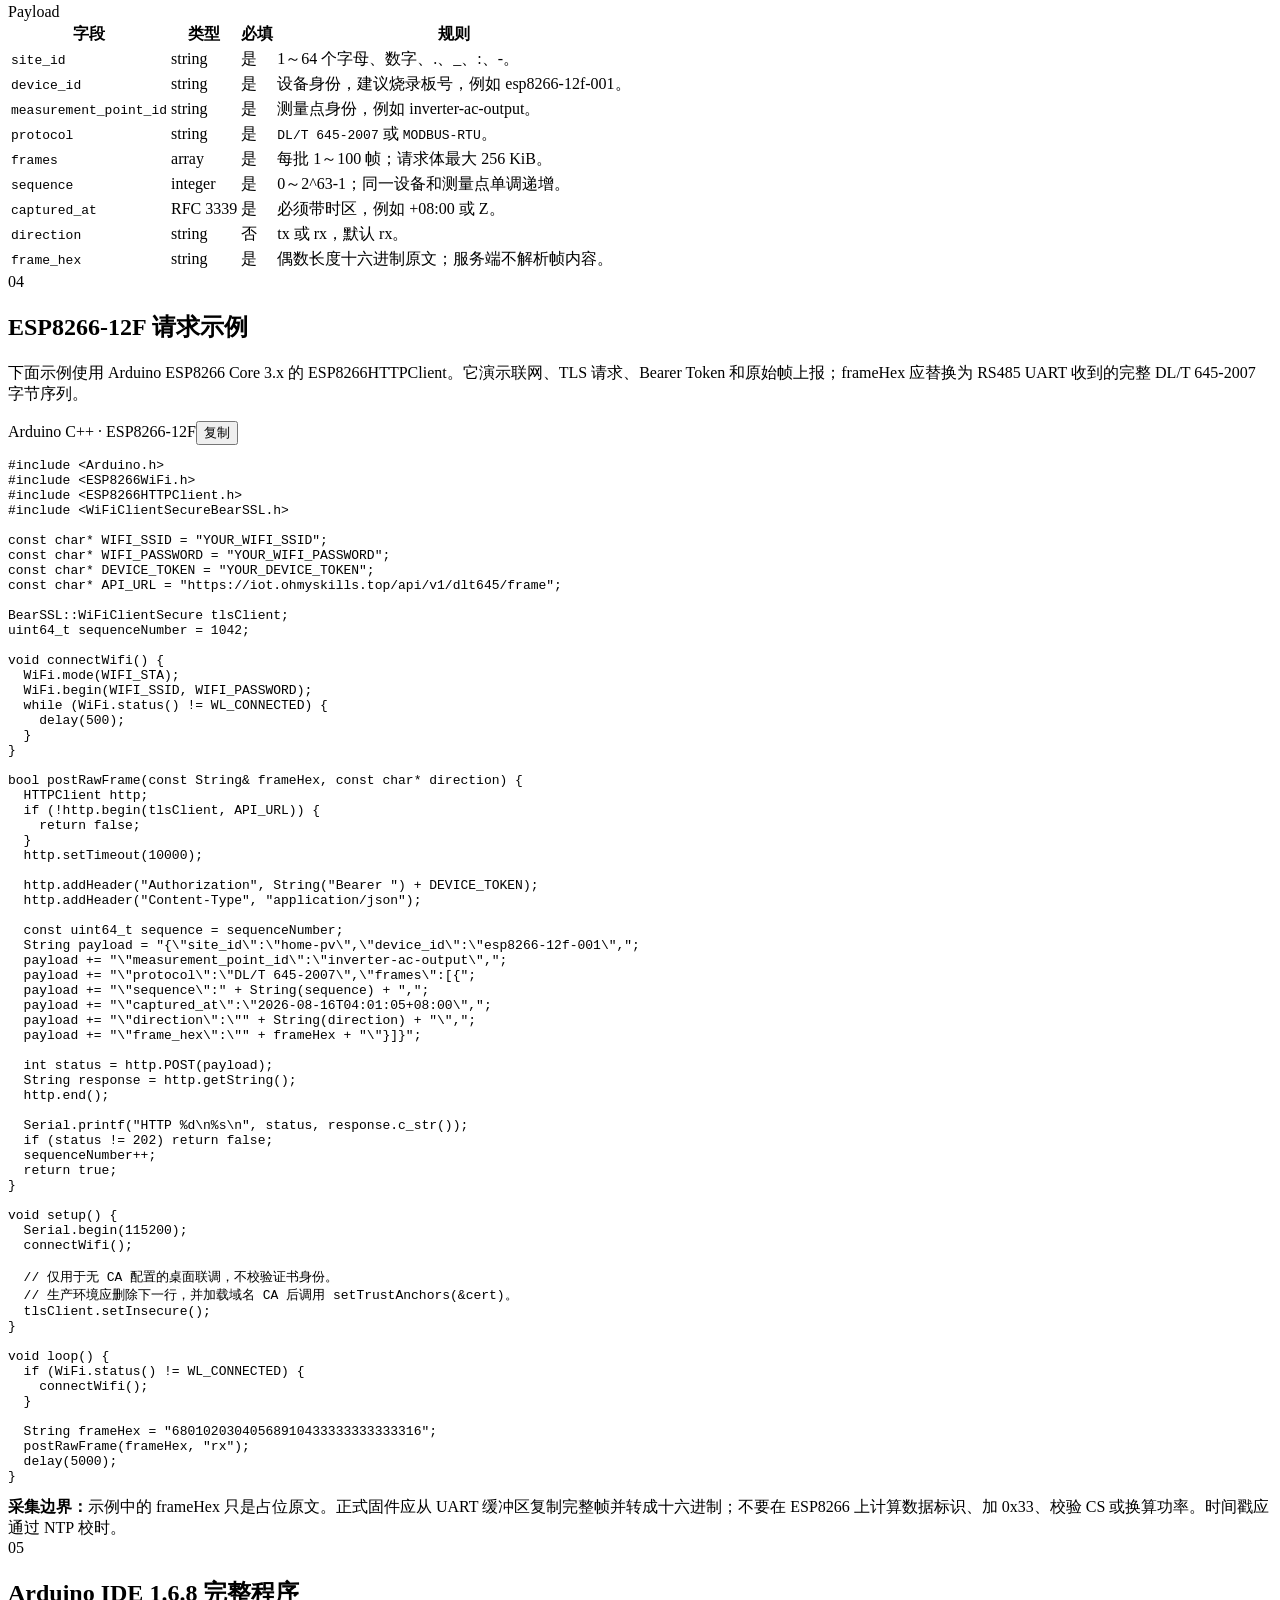
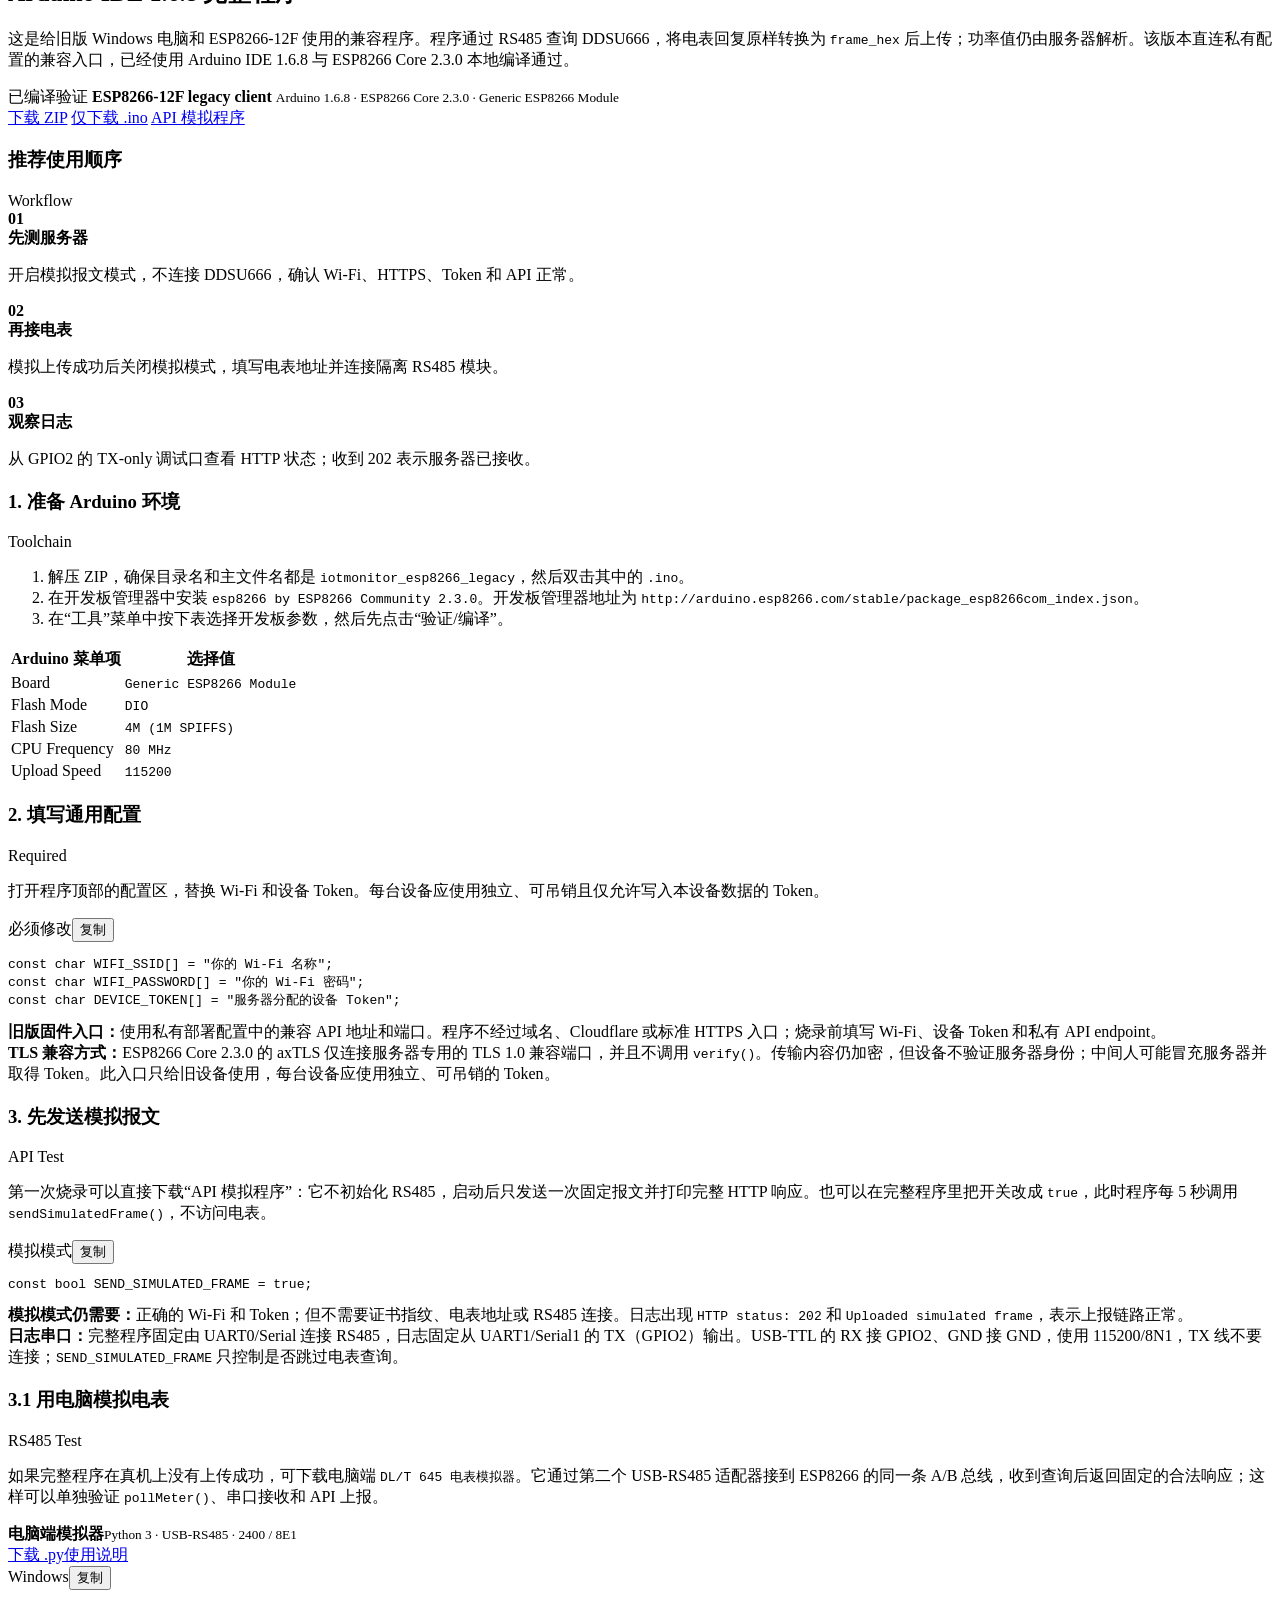
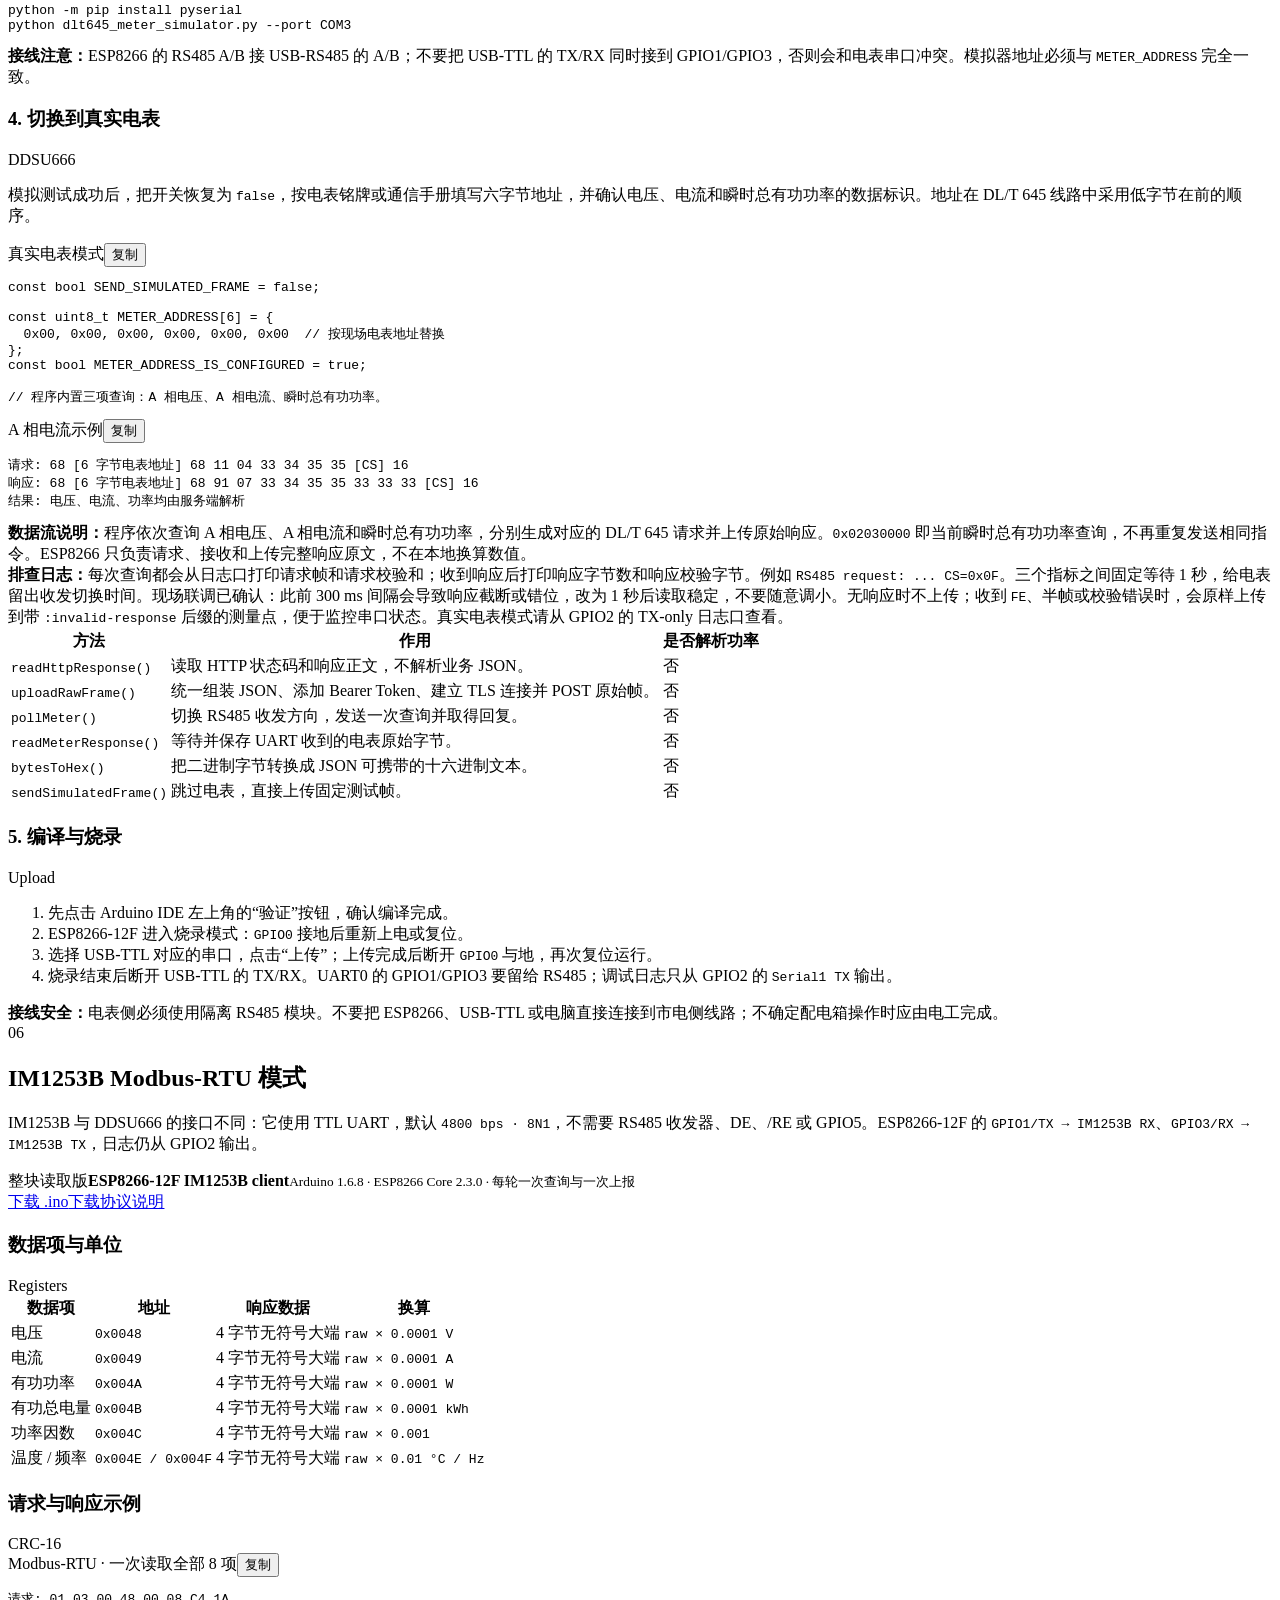
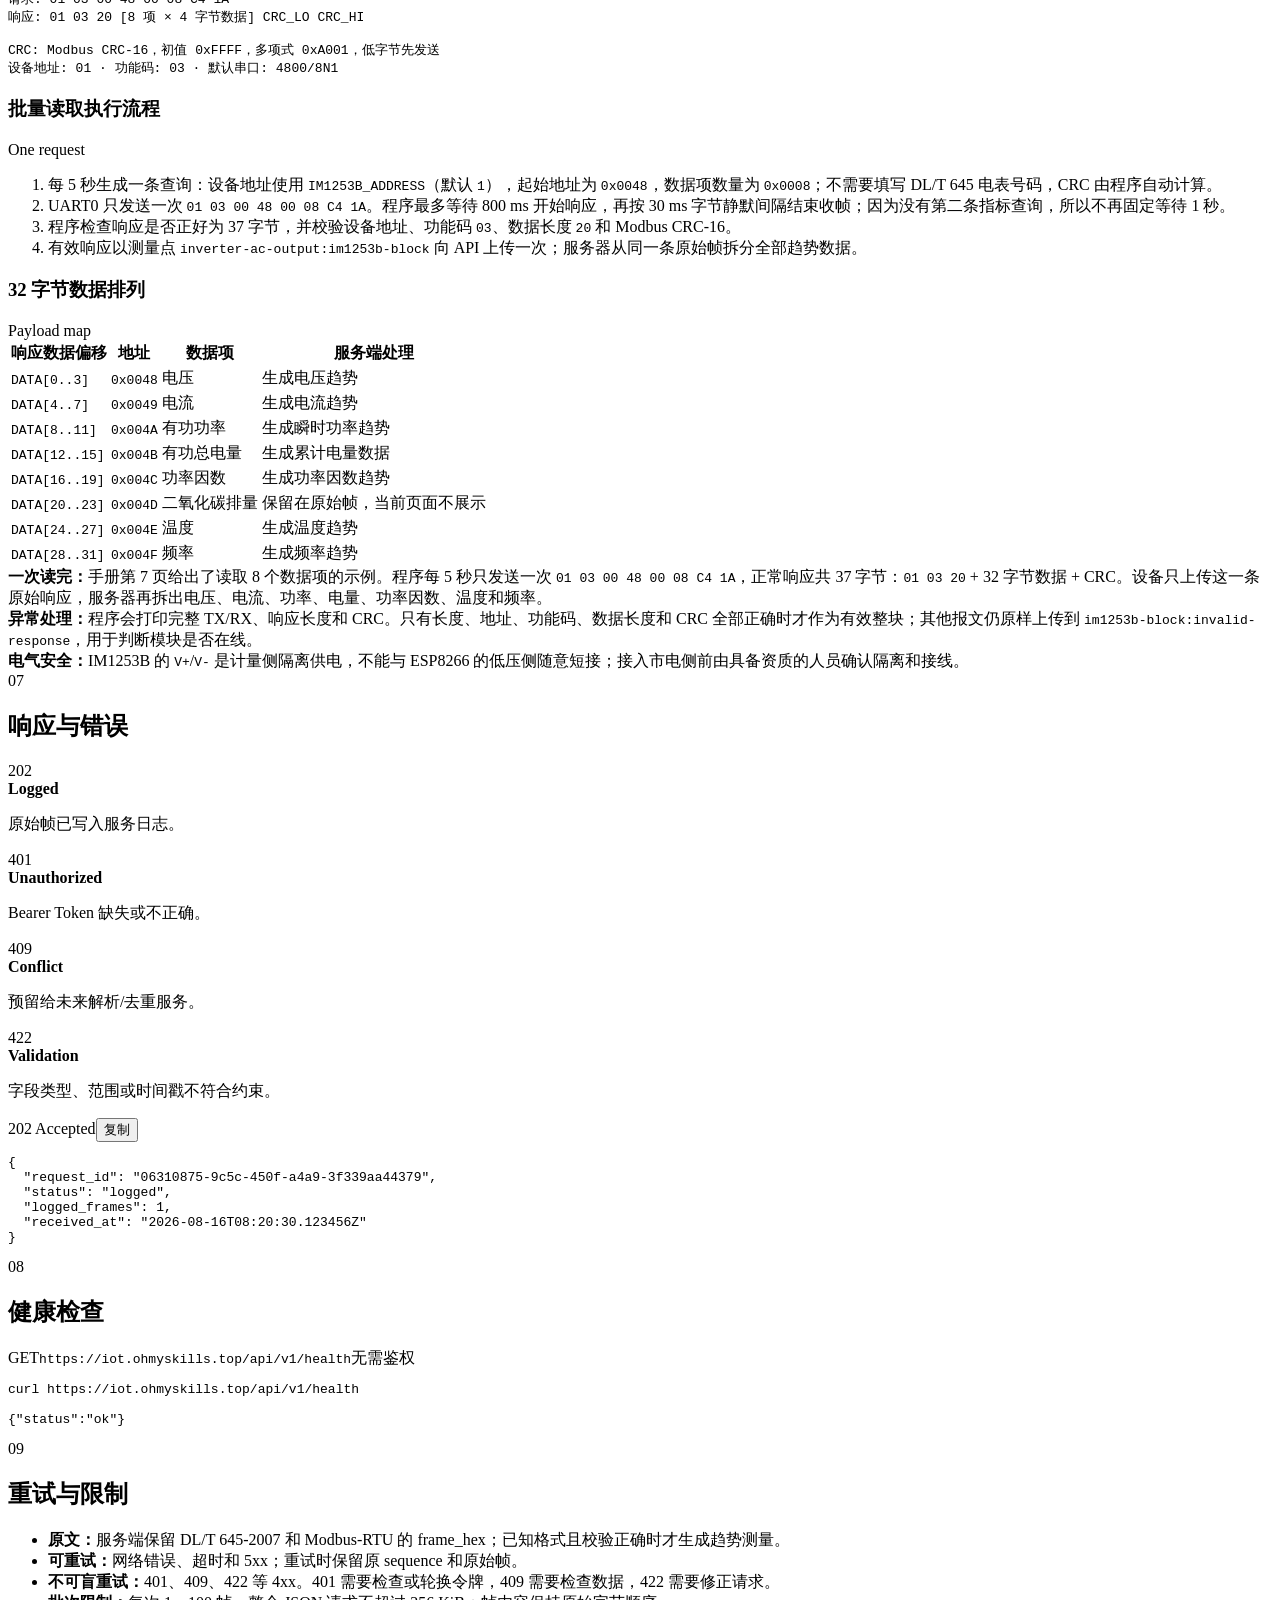
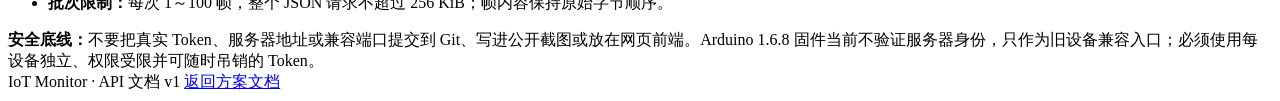
==== commit f00ebf72: "feat: add replicated IoT telemetry pipeline" ====
--- a/site/doc/index.html
+++ b/site/doc/index.html
@@ -3,7 +3,7 @@
 <head>
   <meta charset="utf-8">
   <meta name="viewport" content="width=device-width, initial-scale=1">
-  <meta name="description" content="IoT Monitor 电力表原始帧 API 文档：标准 443 域名入口、裸 IP 调试入口、DL/T 645-2007 和 ESP8266-12F 示例。">
+  <meta name="description" content="IoT Monitor 电力表原始帧 API 文档：标准 443 域名入口、DL/T 645-2007、IM1253B Modbus-RTU 和 ESP8266-12F 示例。">
   <title>电力遥测 API 文档 | IoT Monitor</title>
   <link rel="stylesheet" href="/styles.css">
   <link rel="stylesheet" href="/doc/styles.css">
@@ -21,7 +21,7 @@
       </a>
       <div class="header-actions">
         <span class="api-status"><span class="status-dot" aria-hidden="true"></span> API v1 · 443</span>
-        <a class="dashboard-link" href="/dashboard/">监控页面</a>
+        <a class="dashboard-link" href="/dashboard/frames.html">监控页面</a>
         <a class="download-link" href="/">方案文档</a>
       </div>
     </div>
@@ -37,6 +37,7 @@
         <a href="#request">请求体</a>
         <a href="#esp8266">ESP8266-12F</a>
         <a href="#1.6.8">Arduino 1.6.8</a>
+        <a href="#modbus">IM1253B Modbus</a>
         <a href="#response">响应与错误</a>
         <a href="#health">健康检查</a>
         <a href="#rules">重试与限制</a>
@@ -55,7 +56,7 @@
       <section class="api-hero" aria-labelledby="page-title">
         <div class="eyebrow"><span class="eyebrow-mark" aria-hidden="true"></span>设备上报接口 · v1</div>
         <h1 id="page-title">电力遥测 API</h1>
-        <p class="hero-copy">让 ESP8266-12F、ESPHome 节点或 BLE 网关把 DDSU666 的 DL/T 645-2007 原始帧安全写入监控服务，业务解析留在服务器。</p>
+        <p class="hero-copy">让 ESP8266-12F、ESPHome 节点或 BLE 网关把 DDSU666 的 DL/T 645-2007、IM1253B 的 Modbus-RTU 原始帧安全写入监控服务，业务解析留在服务器。</p>
         <div class="hero-endpoint">
           <span class="method-badge method-post">POST</span>
           <code>https://iot.ohmyskills.top/api/v1/dlt645/frame</code>
@@ -78,7 +79,7 @@
         <div class="section-heading"><span>01</span><h2 id="quick-start-title">快速开始</h2></div>
         <div class="steps-grid">
           <div class="step-item"><b>01</b><div><strong>准备身份</strong><p>为设备分配 site_id、device_id、measurement_point_id，并取得独立 Bearer Token。</p></div></div>
-          <div class="step-item"><b>02</b><div><strong>读取原文</strong><p>ESP8266 通过隔离 RS485 收集 DL/T 645-2007 原始字节，不在固件中解码。</p></div></div>
+          <div class="step-item"><b>02</b><div><strong>读取原文</strong><p>ESP8266 通过 TTL UART 或隔离 RS485 收集电表原始字节，不在固件中提前生成业务值。</p></div></div>
           <div class="step-item"><b>03</b><div><strong>提交帧</strong><p>每个原始帧使用单调递增的 sequence。网络失败时重复发送同一帧即可重试。</p></div></div>
         </div>
       </section>
@@ -87,7 +88,7 @@
         <div class="section-heading"><span>02</span><h2 id="endpoint-title">上报接口</h2></div>
         <div class="endpoint-card">
           <div class="endpoint-card-head"><span class="method-badge method-post">POST</span><code>/api/v1/dlt645/frame</code><span class="endpoint-note">需要鉴权</span></div>
-          <p>设备将一个测量点的 1 条或多条 DL/T 645-2007 原始帧提交到 API。服务器只记录原文并返回 202 Accepted。</p>
+          <p>设备将一个测量点的 1 条或多条 DL/T 645-2007 或 Modbus-RTU 原始帧提交到 API。为兼容已有客户端，Modbus 继续复用这个路径，不新增端口或接口；服务器保留原文并返回 202 Accepted。</p>
         </div>
         <div class="subheading"><h3>请求头</h3><span>Headers</span></div>
         <div class="table-wrap">
@@ -128,7 +129,7 @@
               <tr><td><code>site_id</code></td><td>string</td><td>是</td><td>1～64 个字母、数字、.、_、:、-。</td></tr>
               <tr><td><code>device_id</code></td><td>string</td><td>是</td><td>设备身份，建议烧录板号，例如 esp8266-12f-001。</td></tr>
               <tr><td><code>measurement_point_id</code></td><td>string</td><td>是</td><td>测量点身份，例如 inverter-ac-output。</td></tr>
-              <tr><td><code>protocol</code></td><td>string</td><td>是</td><td>固定为 DL/T 645-2007。</td></tr>
+              <tr><td><code>protocol</code></td><td>string</td><td>是</td><td><code>DL/T 645-2007</code> 或 <code>MODBUS-RTU</code>。</td></tr>
               <tr><td><code>frames</code></td><td>array</td><td>是</td><td>每批 1～100 帧；请求体最大 256 KiB。</td></tr>
               <tr><td><code>sequence</code></td><td>integer</td><td>是</td><td>0～2^63-1；同一设备和测量点单调递增。</td></tr>
               <tr><td><code>captured_at</code></td><td>RFC 3339</td><td>是</td><td>必须带时区，例如 +08:00 或 Z。</td></tr>
@@ -337,8 +338,66 @@
         <div class="callout callout-red"><strong>接线安全：</strong>电表侧必须使用隔离 RS485 模块。不要把 ESP8266、USB-TTL 或电脑直接连接到市电侧线路；不确定配电箱操作时应由电工完成。</div>
       </section>
 
+      <section class="api-section" id="modbus" aria-labelledby="modbus-title">
+        <div class="section-heading"><span>06</span><h2 id="modbus-title">IM1253B Modbus-RTU 模式</h2></div>
+        <p>IM1253B 与 DDSU666 的接口不同：它使用 TTL UART，默认 <code>4800 bps · 8N1</code>，不需要 RS485 收发器、DE、/RE 或 GPIO5。ESP8266-12F 的 <code>GPIO1/TX → IM1253B RX</code>、<code>GPIO3/RX → IM1253B TX</code>，日志仍从 GPIO2 输出。</p>
+        <div class="artifact-bar">
+          <div><span class="verified-pill">整块读取版</span><strong>ESP8266-12F IM1253B client</strong><small>Arduino 1.6.8 · ESP8266 Core 2.3.0 · 每轮一次查询与一次上报</small></div>
+          <div class="artifact-actions"><a class="artifact-link artifact-primary" href="/doc/files/im1253b_esp8266.ino" download>下载 .ino</a><a class="artifact-link" href="/doc/files/im1253b-esp8266-design.md" download>下载协议说明</a></div>
+        </div>
+        <div class="subheading"><h3>数据项与单位</h3><span>Registers</span></div>
+        <div class="table-wrap">
+          <table>
+            <thead><tr><th>数据项</th><th>地址</th><th>响应数据</th><th>换算</th></tr></thead>
+            <tbody>
+              <tr><td>电压</td><td><code>0x0048</code></td><td>4 字节无符号大端</td><td><code>raw × 0.0001 V</code></td></tr>
+              <tr><td>电流</td><td><code>0x0049</code></td><td>4 字节无符号大端</td><td><code>raw × 0.0001 A</code></td></tr>
+              <tr><td>有功功率</td><td><code>0x004A</code></td><td>4 字节无符号大端</td><td><code>raw × 0.0001 W</code></td></tr>
+              <tr><td>有功总电量</td><td><code>0x004B</code></td><td>4 字节无符号大端</td><td><code>raw × 0.0001 kWh</code></td></tr>
+              <tr><td>功率因数</td><td><code>0x004C</code></td><td>4 字节无符号大端</td><td><code>raw × 0.001</code></td></tr>
+              <tr><td>温度 / 频率</td><td><code>0x004E / 0x004F</code></td><td>4 字节无符号大端</td><td><code>raw × 0.01 °C / Hz</code></td></tr>
+            </tbody>
+          </table>
+        </div>
+        <div class="subheading"><h3>请求与响应示例</h3><span>CRC-16</span></div>
+        <div class="code-card compact-code">
+          <div class="code-card-head"><span>Modbus-RTU · 一次读取全部 8 项</span><button class="copy-button copy-dark" type="button" data-copy-target="#im1253b-modbus-example">复制</button></div>
+          <pre><code id="im1253b-modbus-example">请求: 01 03 00 48 00 08 C4 1A
+响应: 01 03 20 [8 项 × 4 字节数据] CRC_LO CRC_HI
+
+CRC: Modbus CRC-16，初值 0xFFFF，多项式 0xA001，低字节先发送
+设备地址: 01 · 功能码: 03 · 默认串口: 4800/8N1</code></pre>
+        </div>
+        <div class="subheading"><h3>批量读取执行流程</h3><span>One request</span></div>
+        <ol class="usage-list">
+          <li>每 5 秒生成一条查询：设备地址使用 <code>IM1253B_ADDRESS</code>（默认 <code>1</code>），起始地址为 <code>0x0048</code>，数据项数量为 <code>0x0008</code>；不需要填写 DL/T 645 电表号码，CRC 由程序自动计算。</li>
+          <li>UART0 只发送一次 <code>01 03 00 48 00 08 C4 1A</code>。程序最多等待 800 ms 开始响应，再按 30 ms 字节静默间隔结束收帧；因为没有第二条指标查询，所以不再固定等待 1 秒。</li>
+          <li>程序检查响应是否正好为 37 字节，并校验设备地址、功能码 <code>03</code>、数据长度 <code>20</code> 和 Modbus CRC-16。</li>
+          <li>有效响应以测量点 <code>inverter-ac-output:im1253b-block</code> 向 API 上传一次；服务器从同一条原始帧拆分全部趋势数据。</li>
+        </ol>
+        <div class="subheading"><h3>32 字节数据排列</h3><span>Payload map</span></div>
+        <div class="table-wrap">
+          <table>
+            <thead><tr><th>响应数据偏移</th><th>地址</th><th>数据项</th><th>服务端处理</th></tr></thead>
+            <tbody>
+              <tr><td><code>DATA[0..3]</code></td><td><code>0x0048</code></td><td>电压</td><td>生成电压趋势</td></tr>
+              <tr><td><code>DATA[4..7]</code></td><td><code>0x0049</code></td><td>电流</td><td>生成电流趋势</td></tr>
+              <tr><td><code>DATA[8..11]</code></td><td><code>0x004A</code></td><td>有功功率</td><td>生成瞬时功率趋势</td></tr>
+              <tr><td><code>DATA[12..15]</code></td><td><code>0x004B</code></td><td>有功总电量</td><td>生成累计电量数据</td></tr>
+              <tr><td><code>DATA[16..19]</code></td><td><code>0x004C</code></td><td>功率因数</td><td>生成功率因数趋势</td></tr>
+              <tr><td><code>DATA[20..23]</code></td><td><code>0x004D</code></td><td>二氧化碳排量</td><td>保留在原始帧，当前页面不展示</td></tr>
+              <tr><td><code>DATA[24..27]</code></td><td><code>0x004E</code></td><td>温度</td><td>生成温度趋势</td></tr>
+              <tr><td><code>DATA[28..31]</code></td><td><code>0x004F</code></td><td>频率</td><td>生成频率趋势</td></tr>
+            </tbody>
+          </table>
+        </div>
+        <div class="callout callout-blue"><strong>一次读完：</strong>手册第 7 页给出了读取 8 个数据项的示例。程序每 5 秒只发送一次 <code>01 03 00 48 00 08 C4 1A</code>，正常响应共 37 字节：<code>01 03 20</code> + 32 字节数据 + CRC。设备只上传这一条原始响应，服务器再拆出电压、电流、功率、电量、功率因数、温度和频率。</div>
+        <div class="callout callout-blue"><strong>异常处理：</strong>程序会打印完整 TX/RX、响应长度和 CRC。只有长度、地址、功能码、数据长度和 CRC 全部正确时才作为有效整块；其他报文仍原样上传到 <code>im1253b-block:invalid-response</code>，用于判断模块是否在线。</div>
+        <div class="callout callout-red"><strong>电气安全：</strong>IM1253B 的 <code>V+</code>/<code>V-</code> 是计量侧隔离供电，不能与 ESP8266 的低压侧随意短接；接入市电侧前由具备资质的人员确认隔离和接线。</div>
+      </section>
+
       <section class="api-section" id="response" aria-labelledby="response-title">
-        <div class="section-heading"><span>06</span><h2 id="response-title">响应与错误</h2></div>
+        <div class="section-heading"><span>07</span><h2 id="response-title">响应与错误</h2></div>
         <div class="response-grid">
           <div class="response-card response-ok"><span class="status-code">202</span><div><strong>Logged</strong><p>原始帧已写入服务日志。</p></div></div>
           <div class="response-card response-warn"><span class="status-code">401</span><div><strong>Unauthorized</strong><p>Bearer Token 缺失或不正确。</p></div></div>
@@ -357,7 +416,7 @@
       </section>
 
       <section class="api-section" id="health" aria-labelledby="health-title">
-        <div class="section-heading"><span>07</span><h2 id="health-title">健康检查</h2></div>
+        <div class="section-heading"><span>08</span><h2 id="health-title">健康检查</h2></div>
         <div class="health-row"><span class="method-badge method-get">GET</span><code>https://iot.ohmyskills.top/api/v1/health</code><span class="endpoint-note">无需鉴权</span></div>
         <div class="code-card compact-code"><pre><code>curl https://iot.ohmyskills.top/api/v1/health
 
@@ -365,9 +424,9 @@
       </section>
 
       <section class="api-section" id="rules" aria-labelledby="rules-title">
-        <div class="section-heading"><span>08</span><h2 id="rules-title">重试与限制</h2></div>
+        <div class="section-heading"><span>09</span><h2 id="rules-title">重试与限制</h2></div>
         <ul class="rules-list">
-          <li><strong>原文：</strong>服务端不解释 DL/T 645-2007 帧，frame_hex 按上传内容写入日志。</li>
+          <li><strong>原文：</strong>服务端保留 DL/T 645-2007 和 Modbus-RTU 的 frame_hex；已知格式且校验正确时才生成趋势测量。</li>
           <li><strong>可重试：</strong>网络错误、超时和 5xx；重试时保留原 sequence 和原始帧。</li>
           <li><strong>不可盲重试：</strong>401、409、422 等 4xx。401 需要检查或轮换令牌，409 需要检查数据，422 需要修正请求。</li>
           <li><strong>批次限制：</strong>每次 1～100 帧，整个 JSON 请求不超过 256 KiB；帧内容保持原始字节顺序。</li>
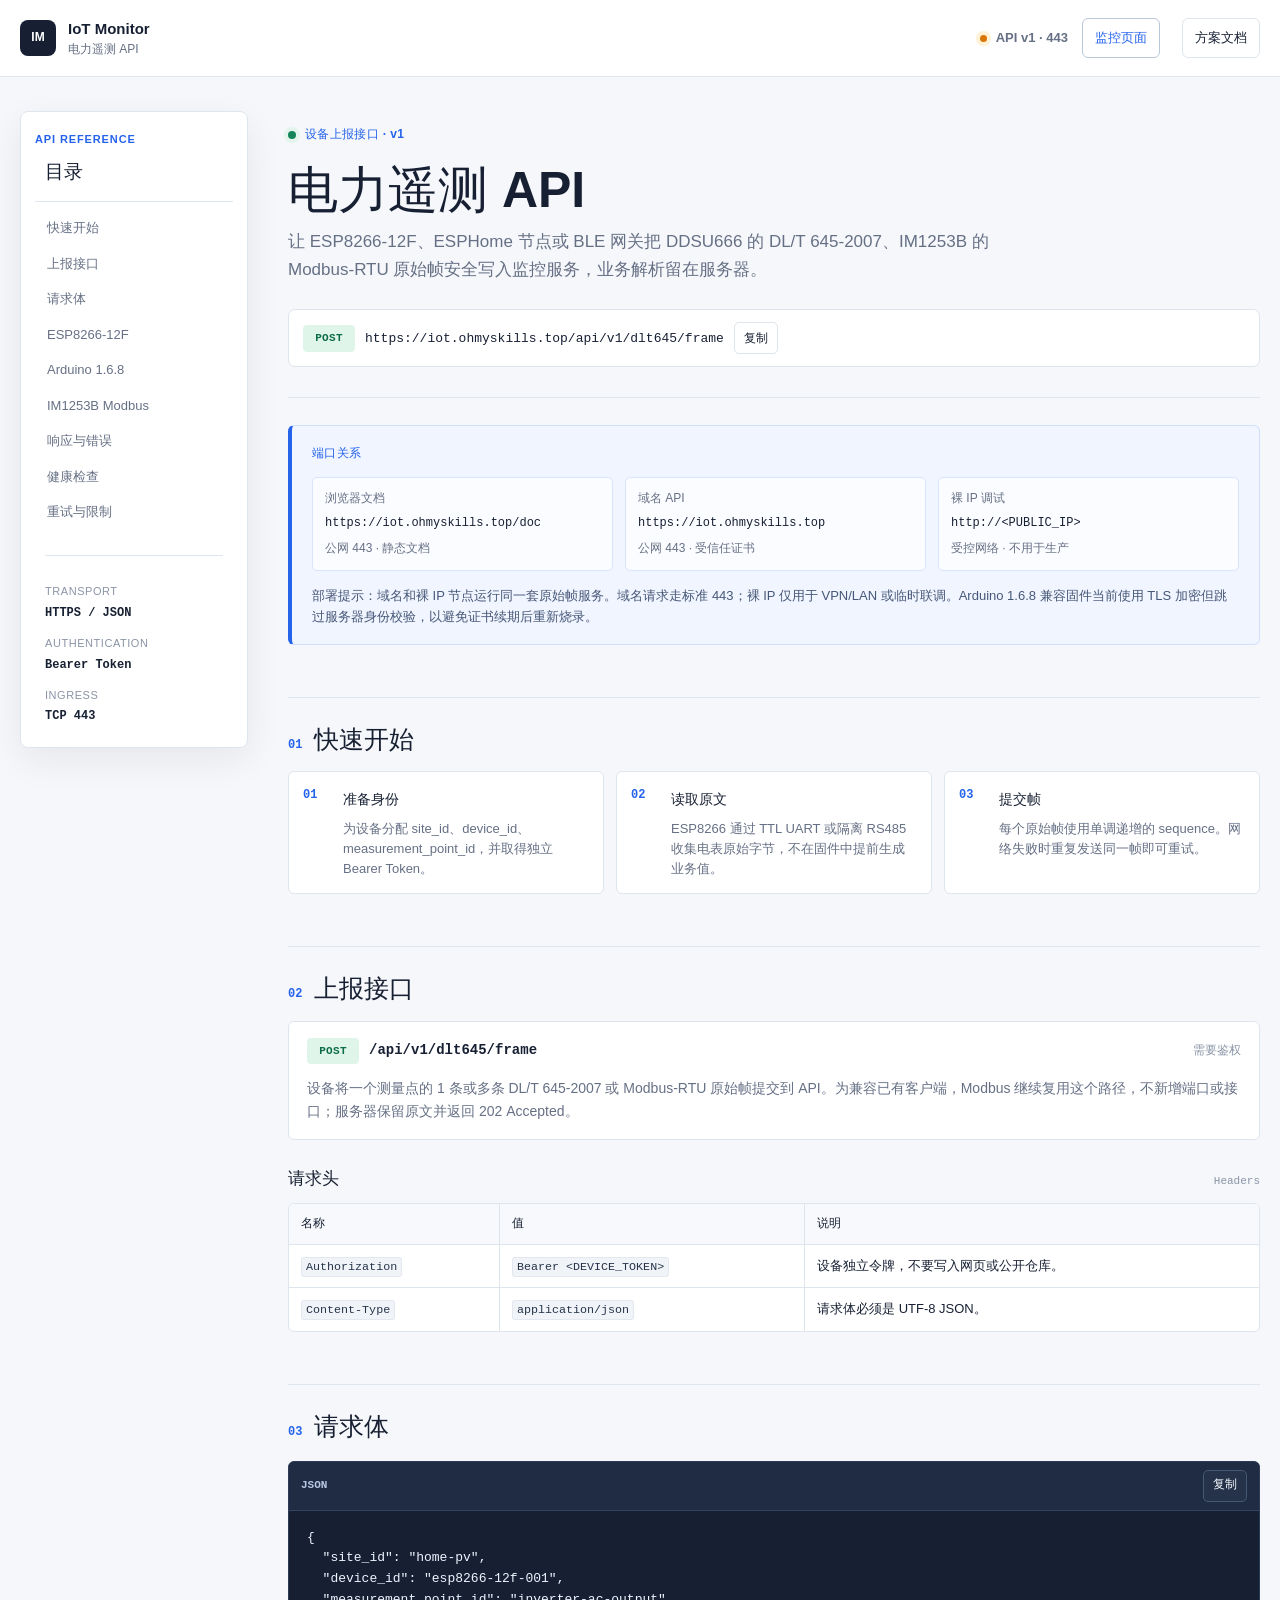
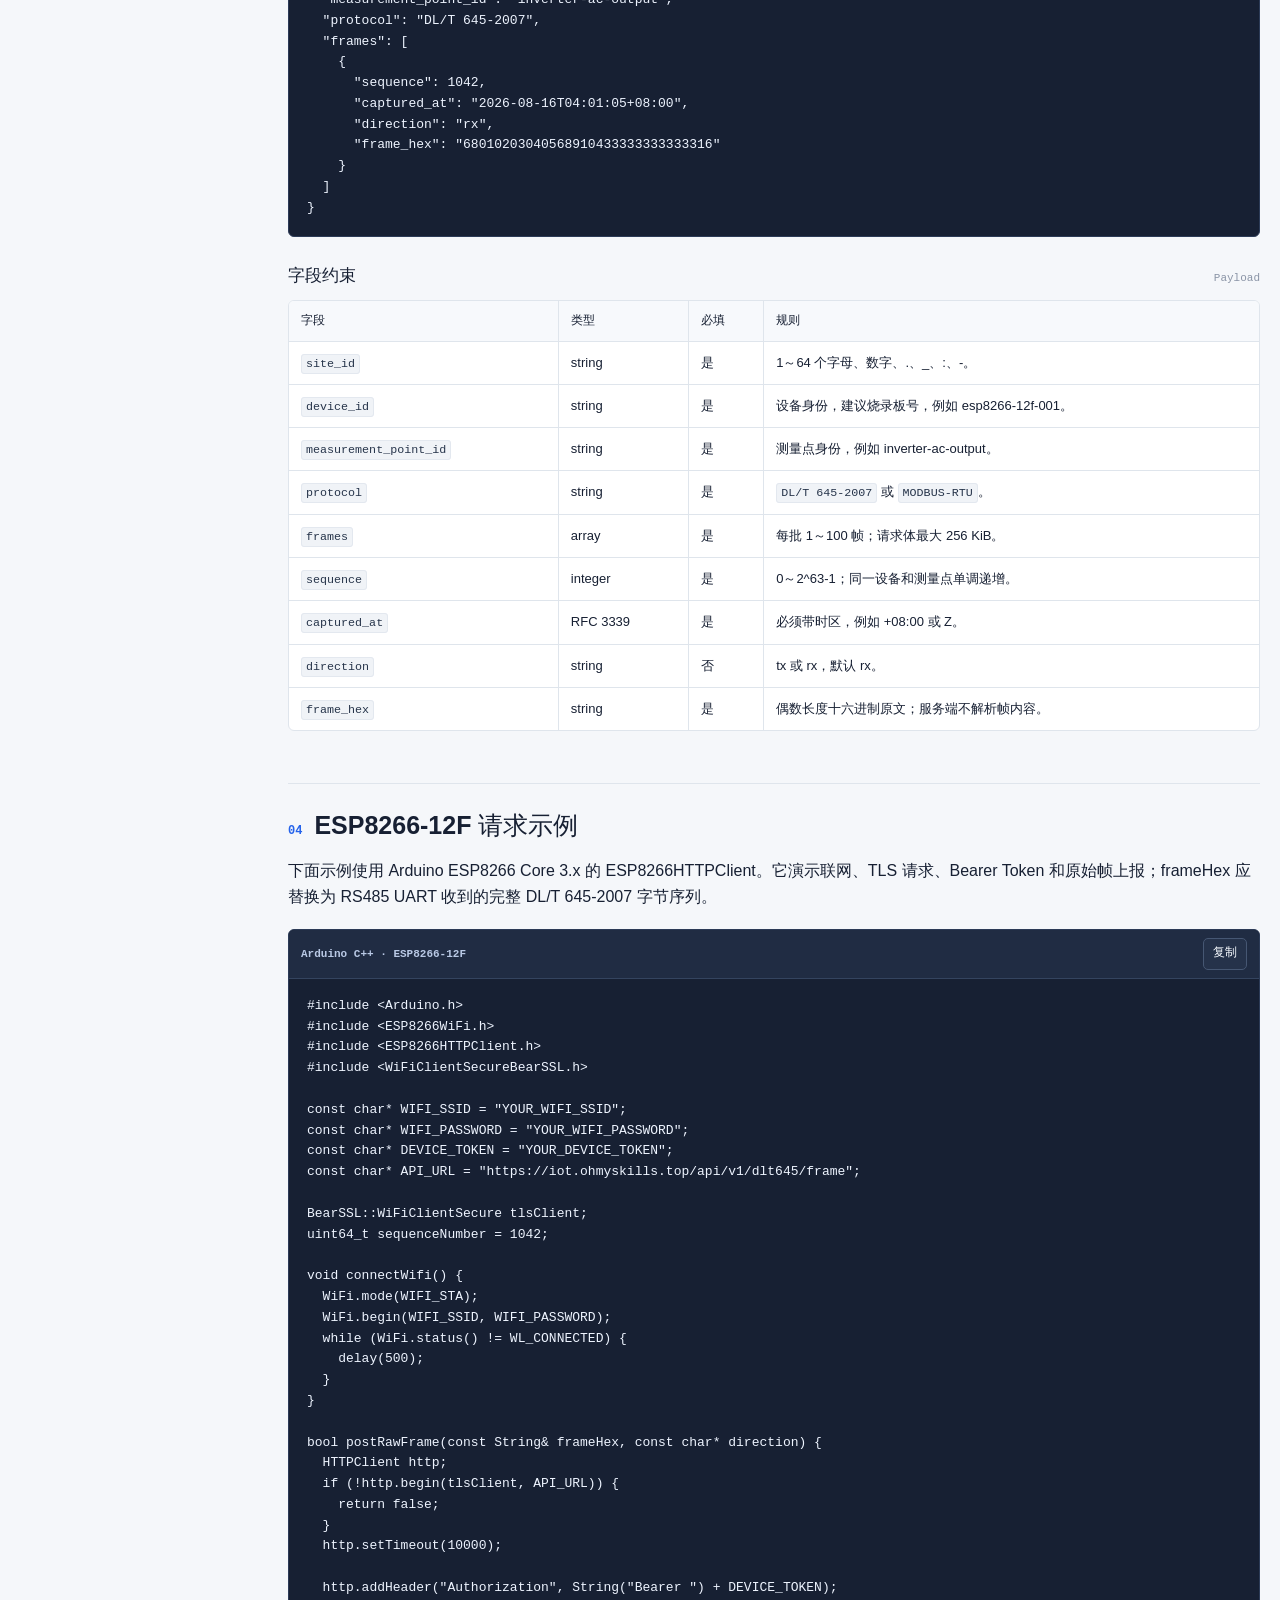
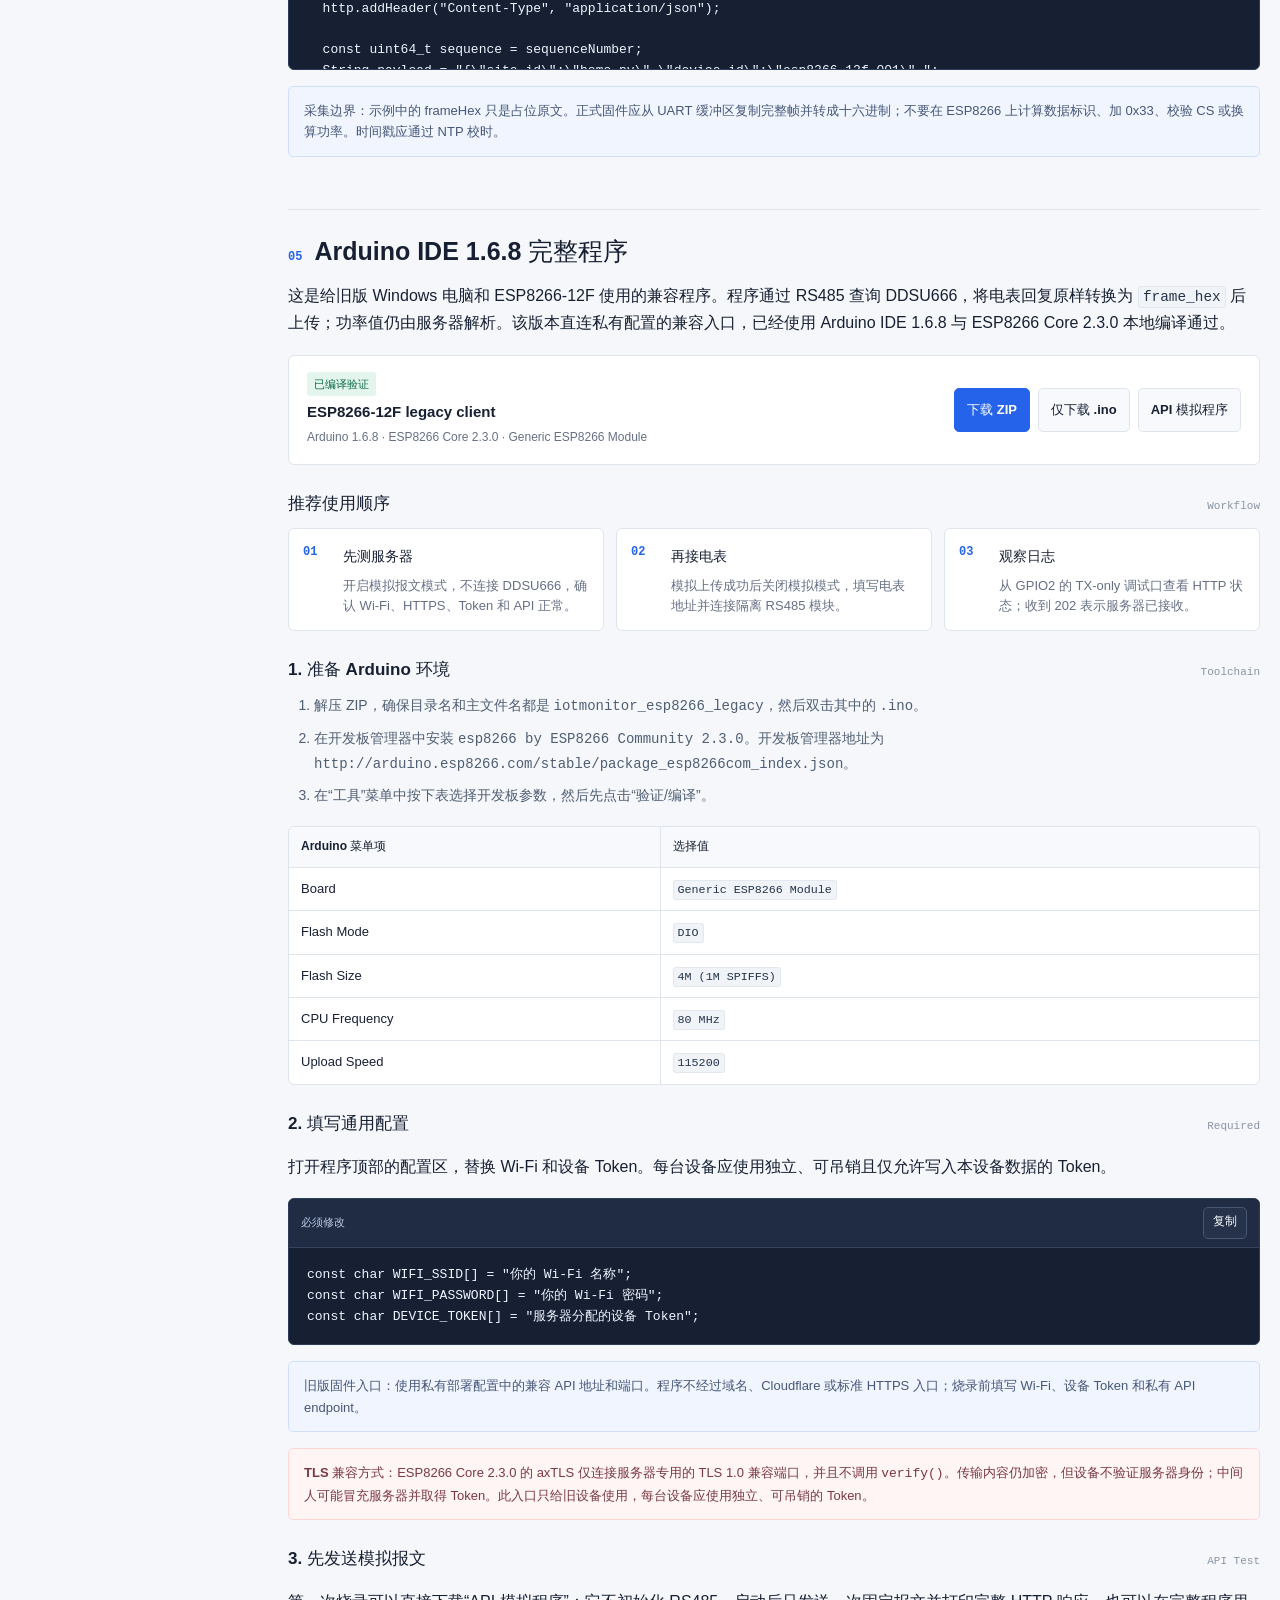
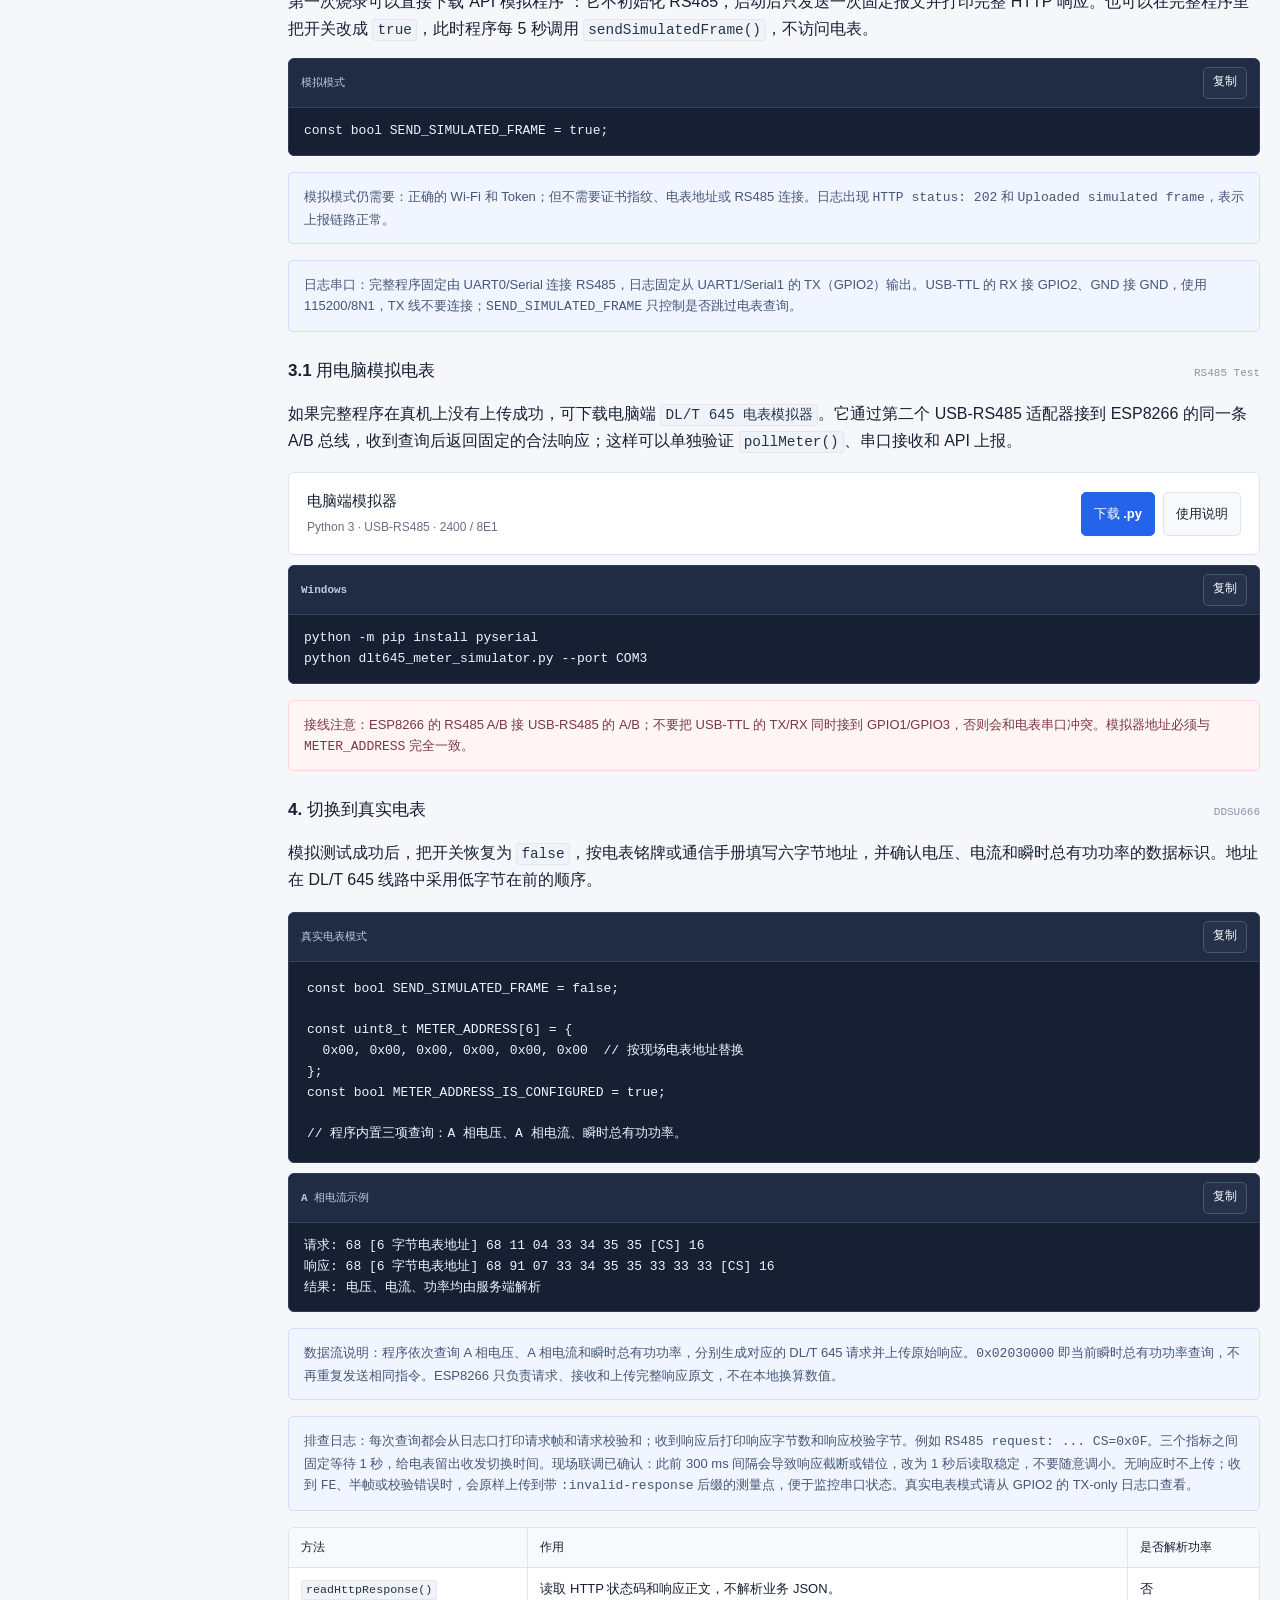
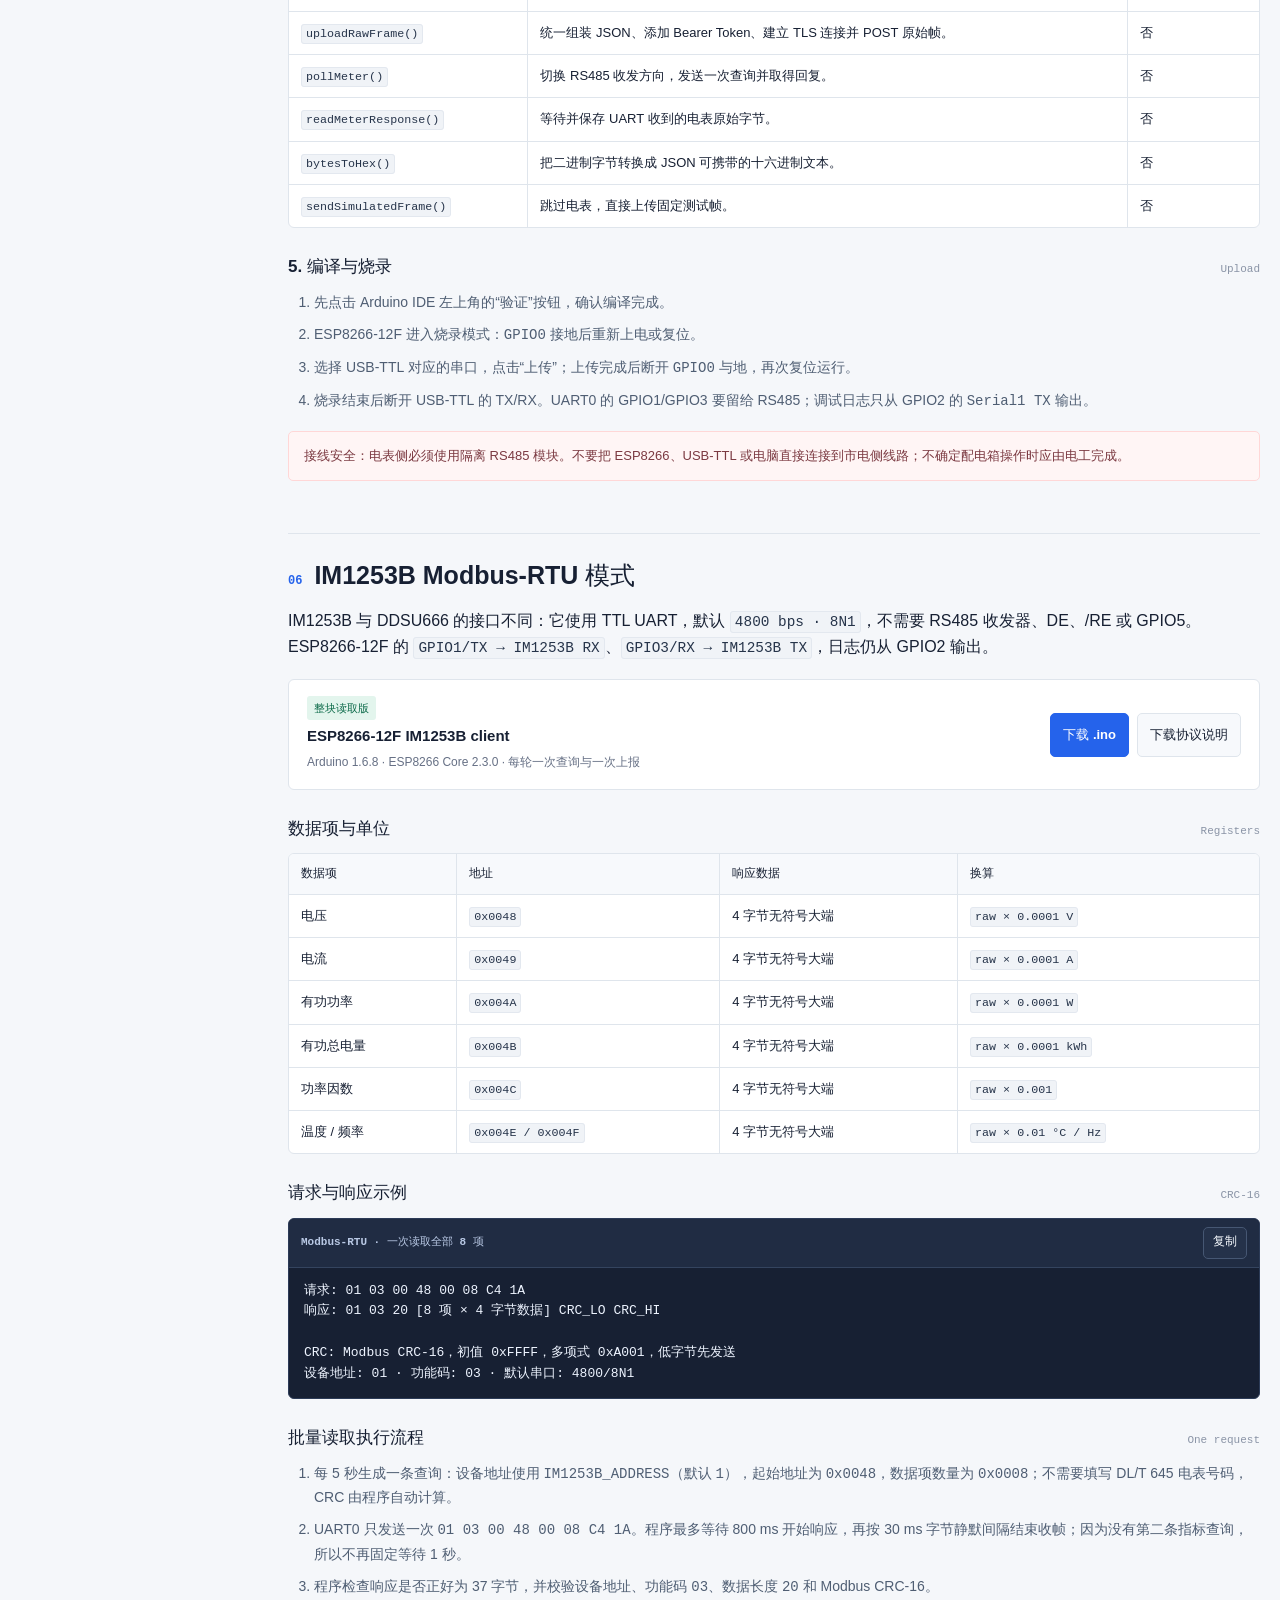
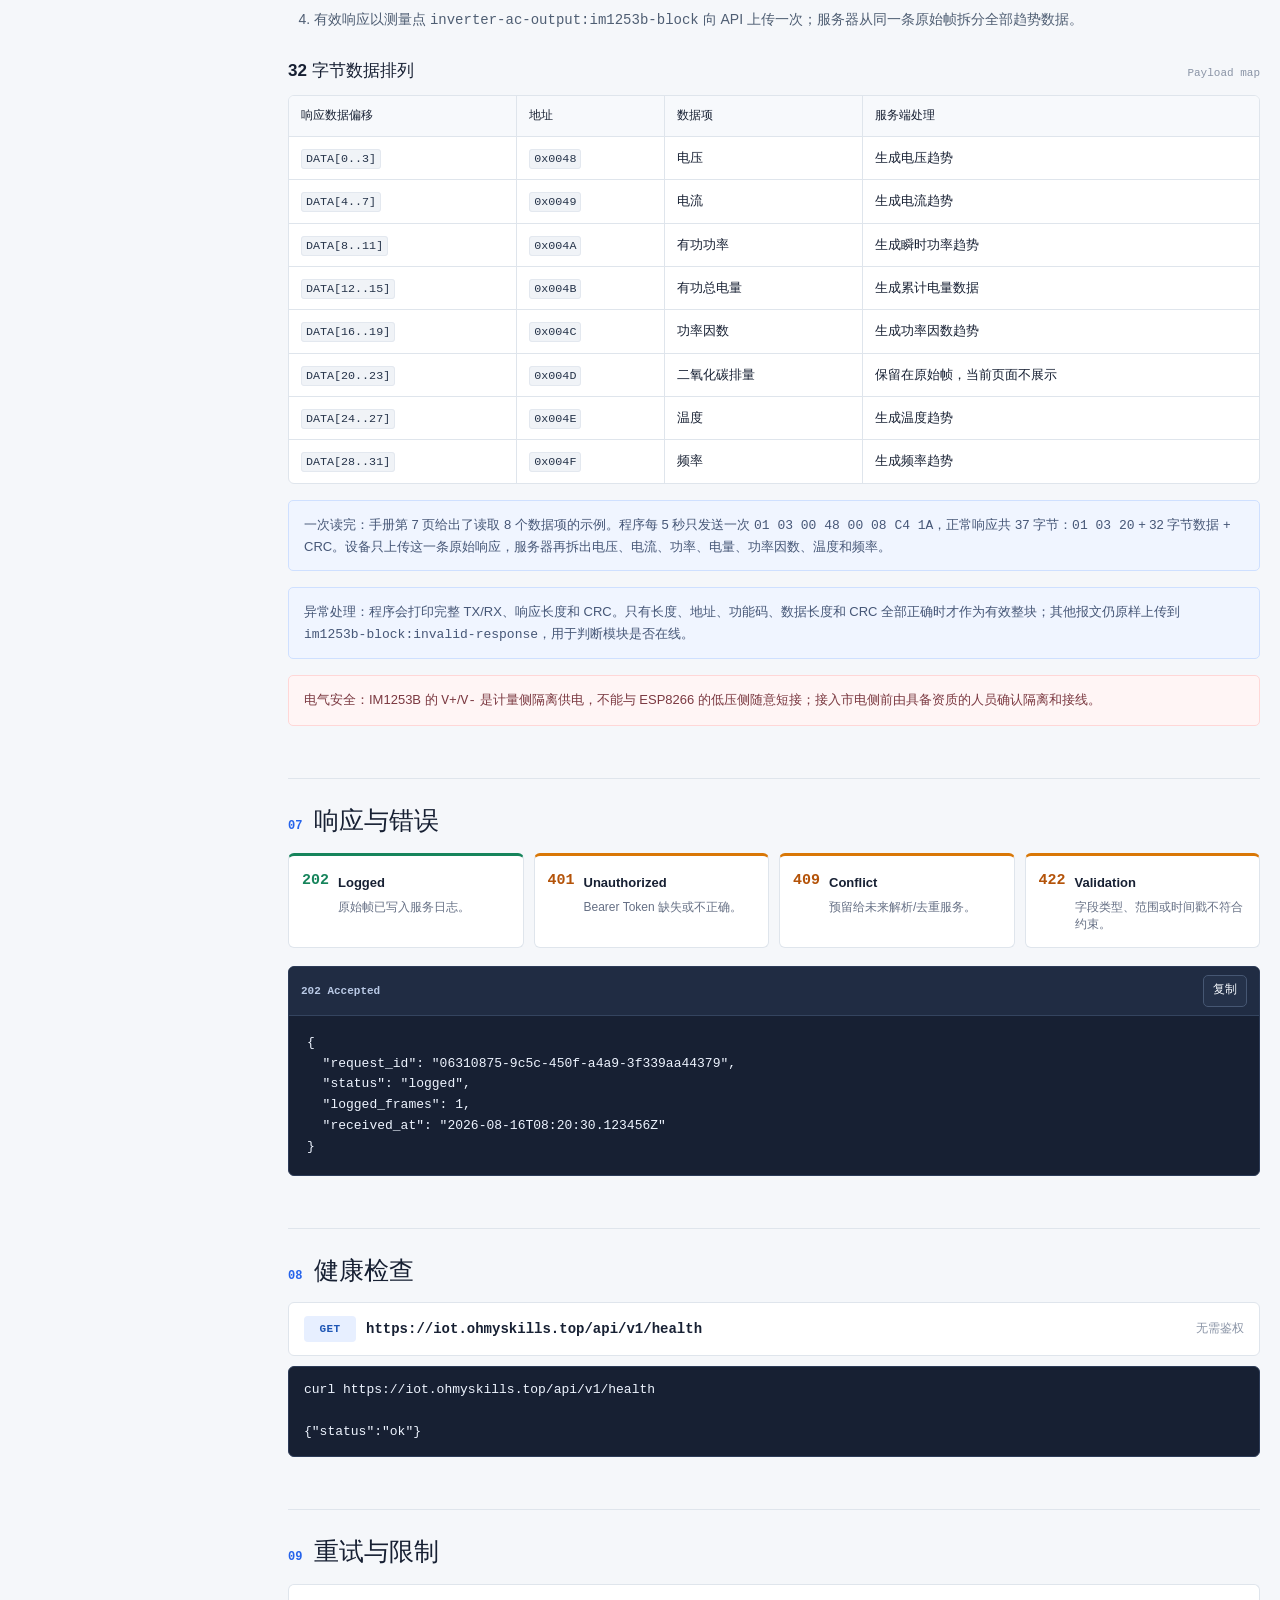
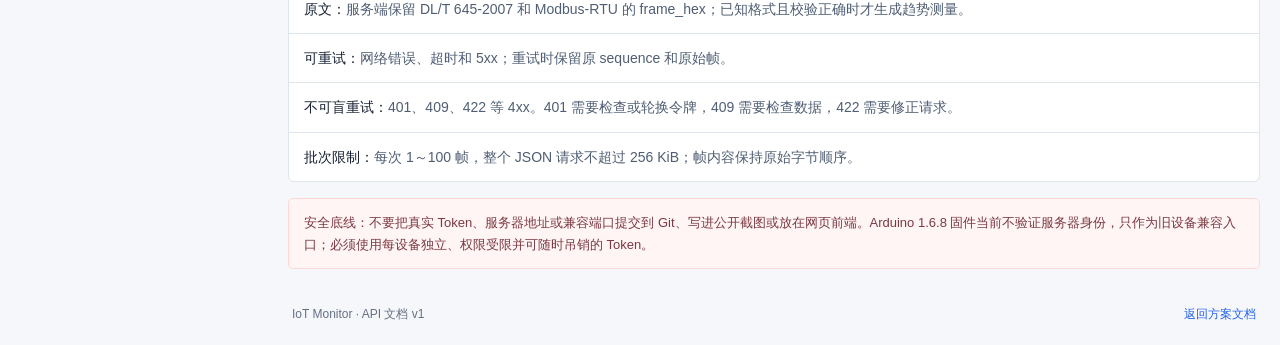
==== commit 9b6f8b2a: "feat: add IoT favicon and 154 preview deployment" ====
--- a/site/doc/index.html
+++ b/site/doc/index.html
@@ -5,14 +5,15 @@
   <meta name="viewport" content="width=device-width, initial-scale=1">
   <meta name="description" content="IoT Monitor 电力表原始帧 API 文档：标准 443 域名入口、DL/T 645-2007、IM1253B Modbus-RTU 和 ESP8266-12F 示例。">
   <title>电力遥测 API 文档 | IoT Monitor</title>
-  <link rel="stylesheet" href="/styles.css">
-  <link rel="stylesheet" href="/doc/styles.css">
+  <link rel="icon" type="image/svg+xml" href="../favicon.svg">
+  <link rel="stylesheet" href="../styles.css">
+  <link rel="stylesheet" href="./styles.css">
 </head>
 <body class="api-page">
   <a class="skip-link" href="#main-content">跳到正文</a>
   <header class="site-header">
     <div class="header-inner">
-      <a class="brand" href="/" aria-label="IoT Monitor 首页">
+      <a class="brand" href="../" aria-label="IoT Monitor 首页">
         <span class="brand-mark" aria-hidden="true">IM</span>
         <span>
           <strong>IoT Monitor</strong>
@@ -21,8 +22,8 @@
       </a>
       <div class="header-actions">
         <span class="api-status"><span class="status-dot" aria-hidden="true"></span> API v1 · 443</span>
-        <a class="dashboard-link" href="/dashboard/frames.html">监控页面</a>
-        <a class="download-link" href="/">方案文档</a>
+        <a class="dashboard-link" href="../dashboard/frames.html">监控页面</a>
+        <a class="download-link" href="../">方案文档</a>
       </div>
     </div>
   </header>
@@ -228,9 +229,9 @@
             <small>Arduino 1.6.8 · ESP8266 Core 2.3.0 · Generic ESP8266 Module</small>
           </div>
           <div class="artifact-actions">
-            <a class="artifact-link artifact-primary" href="/doc/files/iotmonitor-esp8266-arduino-1.6.8-v2.zip" download>下载 ZIP</a>
-            <a class="artifact-link" href="/doc/files/iotmonitor_esp8266_legacy.ino" download>仅下载 .ino</a>
-            <a class="artifact-link" href="/doc/files/esp8266_api_simulator.ino" download>API 模拟程序</a>
+            <a class="artifact-link artifact-primary" href="./files/iotmonitor-esp8266-arduino-1.6.8-v2.zip" download>下载 ZIP</a>
+            <a class="artifact-link" href="./files/iotmonitor_esp8266_legacy.ino" download>仅下载 .ino</a>
+            <a class="artifact-link" href="./files/esp8266_api_simulator.ino" download>API 模拟程序</a>
           </div>
         </div>
 
@@ -284,7 +285,7 @@
         <p>如果完整程序在真机上没有上传成功，可下载电脑端 <code>DL/T 645 电表模拟器</code>。它通过第二个 USB-RS485 适配器接到 ESP8266 的同一条 A/B 总线，收到查询后返回固定的合法响应；这样可以单独验证 <code>pollMeter()</code>、串口接收和 API 上报。</p>
         <div class="artifact-bar">
           <div><strong>电脑端模拟器</strong><small>Python 3 · USB-RS485 · 2400 / 8E1</small></div>
-          <div class="artifact-actions"><a class="artifact-link artifact-primary" href="/doc/files/dlt645_meter_simulator.py" download>下载 .py</a><a class="artifact-link" href="/doc/files/meter-simulator-README.md" download>使用说明</a></div>
+          <div class="artifact-actions"><a class="artifact-link artifact-primary" href="./files/dlt645_meter_simulator.py" download>下载 .py</a><a class="artifact-link" href="./files/meter-simulator-README.md" download>使用说明</a></div>
         </div>
         <div class="code-card compact-code">
           <div class="code-card-head"><span>Windows</span><button class="copy-button copy-dark" type="button" data-copy-target="#meter-simulator-command">复制</button></div>
@@ -343,7 +344,7 @@
         <p>IM1253B 与 DDSU666 的接口不同：它使用 TTL UART，默认 <code>4800 bps · 8N1</code>，不需要 RS485 收发器、DE、/RE 或 GPIO5。ESP8266-12F 的 <code>GPIO1/TX → IM1253B RX</code>、<code>GPIO3/RX → IM1253B TX</code>，日志仍从 GPIO2 输出。</p>
         <div class="artifact-bar">
           <div><span class="verified-pill">整块读取版</span><strong>ESP8266-12F IM1253B client</strong><small>Arduino 1.6.8 · ESP8266 Core 2.3.0 · 每轮一次查询与一次上报</small></div>
-          <div class="artifact-actions"><a class="artifact-link artifact-primary" href="/doc/files/im1253b_esp8266.ino" download>下载 .ino</a><a class="artifact-link" href="/doc/files/im1253b-esp8266-design.md" download>下载协议说明</a></div>
+          <div class="artifact-actions"><a class="artifact-link artifact-primary" href="./files/im1253b_esp8266.ino" download>下载 .ino</a><a class="artifact-link" href="./files/im1253b-esp8266-design.md" download>下载协议说明</a></div>
         </div>
         <div class="subheading"><h3>数据项与单位</h3><span>Registers</span></div>
         <div class="table-wrap">
@@ -436,7 +437,7 @@
 
       <footer class="api-footer">
         <span>IoT Monitor · API 文档 v1</span>
-        <a href="/">返回方案文档</a>
+        <a href="../">返回方案文档</a>
       </footer>
     </main>
   </div>
--- a/site/styles.css
+++ b/site/styles.css
@@ -0,0 +1,104 @@
+:root {
+  color-scheme: light;
+  --ink: #172033;
+  --muted: #667085;
+  --subtle: #8a94a6;
+  --line: #dfe5ec;
+  --surface: #ffffff;
+  --canvas: #f5f7fa;
+  --accent: #2563eb;
+  --accent-soft: #eaf1ff;
+  --good: #16845b;
+  --code: #f0f3f7;
+  --shadow: 0 12px 36px rgba(23, 32, 51, 0.07);
+  font-family: Inter, ui-sans-serif, -apple-system, BlinkMacSystemFont, "Segoe UI", "PingFang SC", "Hiragino Sans GB", "Microsoft YaHei", sans-serif;
+  font-synthesis: none;
+}
+
+* { box-sizing: border-box; }
+html { scroll-behavior: smooth; }
+body { margin: 0; background: var(--canvas); color: var(--ink); font-size: 16px; line-height: 1.65; }
+a { color: var(--accent); text-decoration: none; }
+a:hover { text-decoration: underline; }
+button, a { -webkit-tap-highlight-color: transparent; }
+:focus-visible { outline: 3px solid rgba(37, 99, 235, 0.35); outline-offset: 3px; }
+
+.skip-link { position: fixed; left: 16px; top: 12px; z-index: 20; padding: 8px 12px; color: #fff; background: var(--ink); border-radius: 6px; transform: translateY(-150%); transition: transform 180ms ease; }
+.skip-link:focus { transform: translateY(0); }
+.site-header { background: var(--surface); border-bottom: 1px solid var(--line); }
+.header-inner { width: min(1280px, calc(100% - 40px)); min-height: 76px; margin: 0 auto; display: flex; align-items: center; justify-content: space-between; gap: 24px; }
+.brand { display: inline-flex; align-items: center; gap: 12px; color: var(--ink); }
+.brand:hover { text-decoration: none; }
+.brand-mark { display: grid; place-items: center; width: 36px; height: 36px; color: #fff; background: var(--ink); border-radius: 8px; font-size: 12px; font-weight: 800; letter-spacing: 0; }
+.brand strong, .brand small { display: block; line-height: 1.2; }
+.brand strong { font-size: 15px; }
+.brand small { margin-top: 4px; color: var(--muted); font-size: 12px; }
+.header-actions { display: flex; align-items: center; gap: 10px; color: var(--muted); font-size: 13px; }
+.status-dot { width: 7px; height: 7px; border-radius: 50%; background: var(--good); box-shadow: 0 0 0 4px #e3f5ed; }
+.dashboard-link { margin-left: 4px; padding: 8px 12px; color: var(--accent); border: 1px solid #b9c7da; border-radius: 6px; font-weight: 700; }
+.dashboard-link:hover { background: var(--accent-soft); text-decoration: none; }
+.download-link { margin-left: 12px; padding: 8px 12px; border: 1px solid var(--line); border-radius: 6px; color: var(--ink); font-weight: 600; }
+.download-link:hover { border-color: #b9c7da; background: #fafcff; text-decoration: none; }
+
+.page-shell { width: min(1280px, calc(100% - 40px)); margin: 32px auto 80px; display: grid; grid-template-columns: 228px minmax(0, 1fr); gap: 32px; align-items: start; }
+.toc-panel { position: sticky; top: 24px; max-height: calc(100vh - 48px); overflow: auto; padding: 18px 14px 20px; background: var(--surface); border: 1px solid var(--line); border-radius: 8px; box-shadow: var(--shadow); }
+.toc-heading { padding: 0 10px 12px; color: var(--ink); border-bottom: 1px solid var(--line); font-size: 12px; font-weight: 800; letter-spacing: 0; text-transform: uppercase; }
+#toc { padding-top: 8px; }
+#toc a { display: block; padding: 5px 10px; color: var(--muted); font-size: 13px; line-height: 1.45; border-left: 2px solid transparent; }
+#toc a:hover { color: var(--accent); border-left-color: var(--accent); text-decoration: none; }
+#toc .toc-level-3 { padding-left: 22px; color: var(--subtle); font-size: 12px; }
+.document { min-width: 0; }
+.prose { padding: 44px 56px 52px; background: var(--surface); border: 1px solid var(--line); border-radius: 8px; box-shadow: var(--shadow); }
+.prose > :first-child { margin-top: 0; }
+.prose h1 { margin: 0 0 20px; color: var(--ink); font-size: clamp(30px, 4vw, 46px); line-height: 1.2; letter-spacing: 0; }
+.prose h2 { scroll-margin-top: 24px; margin: 50px 0 16px; padding-top: 22px; border-top: 1px solid var(--line); color: var(--ink); font-size: 25px; line-height: 1.3; letter-spacing: 0; }
+.prose h3 { scroll-margin-top: 24px; margin: 30px 0 10px; color: var(--ink); font-size: 19px; line-height: 1.4; letter-spacing: 0; }
+.prose h4 { margin: 22px 0 8px; font-size: 16px; }
+.prose p { margin: 13px 0; }
+.prose blockquote { margin: 20px 0; padding: 14px 18px; color: #4f5e73; background: #f7f9fc; border-left: 4px solid var(--accent); }
+.prose ul, .prose ol { margin: 12px 0 18px; padding-left: 26px; }
+.prose li { margin: 5px 0; }
+.prose code { padding: 2px 5px; color: #26344a; background: var(--code); border: 1px solid #e3e8ef; border-radius: 4px; font-family: ui-monospace, SFMono-Regular, Menlo, Consolas, monospace; font-size: 0.88em; }
+.prose pre { max-width: 100%; margin: 18px 0; padding: 17px 18px; overflow: auto; color: #eef4ff; background: #172033; border-radius: 6px; line-height: 1.55; }
+.prose pre code { padding: 0; color: inherit; background: transparent; border: 0; font-size: 13px; }
+.prose table { display: block; width: 100%; margin: 20px 0; overflow-x: auto; border-collapse: collapse; border: 1px solid var(--line); font-size: 14px; }
+.prose th, .prose td { min-width: 120px; padding: 10px 12px; text-align: left; vertical-align: top; border-right: 1px solid var(--line); border-bottom: 1px solid var(--line); }
+.prose th { color: var(--ink); background: #f7f9fc; font-weight: 700; white-space: nowrap; }
+.prose tr:last-child td { border-bottom: 0; }
+.prose tr > :last-child { border-right: 0; }
+.prose hr { margin: 28px 0; border: 0; border-top: 1px solid var(--line); }
+.prose img { max-width: 100%; height: auto; }
+.loading, .error { color: var(--muted); }
+.error { padding: 18px; background: #fff5f5; border: 1px solid #ffd7d7; border-radius: 6px; }
+.mobile-toolbar, .mobile-toc { display: none; }
+.document-footer { display: flex; justify-content: space-between; gap: 16px; margin-top: 16px; padding: 0 4px; color: var(--muted); font-size: 12px; }
+
+@media (max-width: 900px) {
+  .page-shell { grid-template-columns: 1fr; }
+  .toc-panel { display: none; }
+  .mobile-toolbar { display: flex; align-items: center; justify-content: space-between; gap: 12px; margin-bottom: 12px; }
+  .mobile-toolbar button { min-height: 40px; padding: 8px 12px; color: var(--ink); background: var(--surface); border: 1px solid var(--line); border-radius: 6px; font: inherit; font-size: 13px; font-weight: 700; cursor: pointer; }
+  .mobile-toolbar a { padding: 8px 0; font-size: 13px; }
+  .mobile-toc { display: block; margin-bottom: 12px; padding: 14px; background: var(--surface); border: 1px solid var(--line); border-radius: 8px; }
+  #toc-mobile a { display: block; padding: 5px 6px; font-size: 13px; }
+  #toc-mobile .toc-level-3 { padding-left: 18px; color: var(--muted); font-size: 12px; }
+}
+
+@media (max-width: 640px) {
+  .header-inner, .page-shell { width: min(100% - 24px, 1280px); }
+  .header-inner { min-height: 66px; }
+  .header-actions .status-label, .header-actions .status-dot { display: none; }
+  .dashboard-link, .download-link { margin-left: 0; padding: 7px 9px; font-size: 12px; }
+  .page-shell { margin-top: 16px; margin-bottom: 40px; }
+  .prose { padding: 28px 20px 34px; }
+  .prose h1 { font-size: 30px; }
+  .prose h2 { margin-top: 38px; font-size: 22px; }
+  .prose h3 { font-size: 18px; }
+  .document-footer { display: block; }
+  .document-footer a { display: block; margin-top: 6px; }
+}
+
+@media (prefers-reduced-motion: reduce) {
+  html { scroll-behavior: auto; }
+  *, *::before, *::after { transition-duration: 0.01ms !important; animation-duration: 0.01ms !important; }
+}
--- a/site/doc/styles.css
+++ b/site/doc/styles.css
@@ -0,0 +1,145 @@
+:root {
+  --api-ink: #172033;
+  --api-muted: #667085;
+  --api-subtle: #8a94a6;
+  --api-line: #dfe5ec;
+  --api-surface: #ffffff;
+  --api-canvas: #f5f7fa;
+  --api-accent: #2563eb;
+  --api-green: #16845b;
+  --api-green-soft: #e3f5ed;
+  --api-code: #172033;
+}
+
+.api-page { background: var(--api-canvas); color: var(--api-ink); }
+.api-page .header-actions { flex-wrap: wrap; }
+.api-status { display: inline-flex; align-items: center; gap: 9px; white-space: nowrap; color: var(--api-muted); font-size: 13px; font-weight: 700; }
+.api-status .status-dot { flex: 0 0 auto; background: #d97706; box-shadow: 0 0 0 4px #fff2d6; }
+.api-shell { width: min(1320px, calc(100% - 40px)); margin: 34px auto 76px; display: grid; grid-template-columns: 228px minmax(0, 1fr); gap: 40px; align-items: start; }
+.api-sidebar { position: sticky; top: 24px; max-height: calc(100vh - 48px); overflow: auto; padding: 18px 14px 20px; background: var(--api-surface); border: 1px solid var(--api-line); border-radius: 8px; box-shadow: var(--shadow); }
+.sidebar-kicker { color: var(--api-accent); font-size: 11px; font-weight: 800; letter-spacing: .08em; }
+.api-sidebar h2 { margin: 8px 10px 14px; font-size: 19px; }
+.api-sidebar nav { border-top: 1px solid var(--api-line); padding-top: 8px; }
+.api-sidebar nav a { display: block; padding: 7px 10px; color: var(--api-muted); font-size: 13px; border-left: 2px solid transparent; transition: color 160ms ease, border-color 160ms ease, background 160ms ease; }
+.api-sidebar nav a:hover, .api-sidebar nav a:focus-visible { color: var(--api-accent); background: #f7f9fc; border-left-color: var(--api-accent); text-decoration: none; }
+.sidebar-meta { display: grid; gap: 3px; margin: 26px 10px 0; padding-top: 18px; border-top: 1px solid var(--api-line); }
+.sidebar-meta span { margin-top: 8px; color: var(--api-subtle); font-size: 11px; text-transform: uppercase; letter-spacing: .05em; }
+.sidebar-meta strong { color: var(--api-ink); font-family: ui-monospace, SFMono-Regular, Menlo, Consolas, monospace; font-size: 12px; font-weight: 600; }
+.api-main { min-width: 0; }
+.api-hero { padding: 10px 0 30px; border-bottom: 1px solid var(--api-line); }
+.eyebrow { display: inline-flex; align-items: center; gap: 9px; color: var(--api-accent); font-size: 12px; font-weight: 800; letter-spacing: .03em; }
+.eyebrow-mark { width: 8px; height: 8px; border-radius: 50%; background: var(--api-green); box-shadow: 0 0 0 4px var(--api-green-soft); }
+.api-hero h1 { margin: 15px 0 10px; font-size: clamp(34px, 4vw, 50px); line-height: 1.12; letter-spacing: 0; }
+.hero-copy { max-width: 720px; margin: 0; color: var(--api-muted); font-size: 17px; }
+.hero-endpoint { display: flex; align-items: center; gap: 10px; max-width: 100%; margin-top: 25px; padding: 12px 14px; background: var(--api-surface); border: 1px solid var(--api-line); border-radius: 7px; }
+.hero-endpoint code { min-width: 0; overflow: auto; color: var(--api-ink); font-family: ui-monospace, SFMono-Regular, Menlo, Consolas, monospace; font-size: 13px; white-space: nowrap; }
+.method-badge { display: inline-flex; align-items: center; justify-content: center; min-width: 52px; padding: 4px 8px; border-radius: 4px; font-family: ui-monospace, SFMono-Regular, Menlo, Consolas, monospace; font-size: 11px; font-weight: 800; letter-spacing: .03em; }
+.method-post { color: #0d6b4a; background: #dff5ea; }
+.method-get { color: #1e56b5; background: #e7efff; }
+.copy-button { flex: 0 0 auto; min-height: 32px; padding: 5px 9px; color: var(--api-ink); background: var(--api-surface); border: 1px solid var(--api-line); border-radius: 5px; font: inherit; font-size: 12px; font-weight: 700; cursor: pointer; transition: background 160ms ease, border-color 160ms ease; }
+.copy-button:hover, .copy-button:focus-visible { background: #f7f9fc; border-color: #b9c7da; }
+.copy-dark { color: #f7fbff; background: #25324a; border-color: #465773; }
+.copy-dark:hover, .copy-dark:focus-visible { background: #33435e; border-color: #6c80a3; }
+.port-note { margin-top: 27px; padding: 18px 20px 16px; background: #f0f5ff; border: 1px solid #cfe0ff; border-left: 4px solid var(--api-accent); border-radius: 6px; }
+.section-label { color: var(--api-accent); font-size: 12px; font-weight: 800; letter-spacing: .04em; text-transform: uppercase; }
+.port-grid { display: grid; grid-template-columns: repeat(3, minmax(0, 1fr)); gap: 12px; margin-top: 13px; }
+.port-grid > div { min-width: 0; padding: 11px 12px; background: rgba(255, 255, 255, .72); border: 1px solid #d9e5fb; border-radius: 5px; }
+.port-grid span, .port-grid small { display: block; color: var(--api-muted); font-size: 12px; }
+.port-grid code { display: block; margin: 5px 0; overflow: auto; color: var(--api-ink); font-family: ui-monospace, SFMono-Regular, Menlo, Consolas, monospace; font-size: 12px; white-space: nowrap; }
+.warning-copy { margin: 14px 0 0; color: #465777; font-size: 13px; }
+.warning-copy code { padding: 2px 4px; color: #26344a; background: #fff; border: 1px solid #d9e5fb; border-radius: 3px; font-family: ui-monospace, SFMono-Regular, Menlo, Consolas, monospace; font-size: 12px; }
+.api-section { margin-top: 52px; padding-top: 25px; border-top: 1px solid var(--api-line); }
+.section-heading { display: flex; align-items: baseline; gap: 12px; margin-bottom: 16px; }
+.section-heading > span { color: var(--api-accent); font-family: ui-monospace, SFMono-Regular, Menlo, Consolas, monospace; font-size: 12px; font-weight: 800; }
+.section-heading h2 { margin: 0; font-size: 25px; line-height: 1.3; }
+.steps-grid { display: grid; grid-template-columns: repeat(3, minmax(0, 1fr)); gap: 12px; }
+.step-item { display: grid; grid-template-columns: 30px 1fr; gap: 10px; padding: 14px; background: var(--api-surface); border: 1px solid var(--api-line); border-radius: 6px; }
+.step-item > b { color: var(--api-accent); font-family: ui-monospace, SFMono-Regular, Menlo, Consolas, monospace; font-size: 12px; }
+.step-item strong { font-size: 14px; }
+.step-item p { margin: 6px 0 0; color: var(--api-muted); font-size: 13px; line-height: 1.55; }
+.endpoint-card { padding: 16px 18px; background: var(--api-surface); border: 1px solid var(--api-line); border-radius: 6px; }
+.endpoint-card-head, .health-row { display: flex; align-items: center; flex-wrap: wrap; gap: 10px; }
+.endpoint-card-head code, .health-row code { color: var(--api-ink); font-family: ui-monospace, SFMono-Regular, Menlo, Consolas, monospace; font-size: 14px; font-weight: 700; }
+.endpoint-card p { margin: 13px 0 0; color: var(--api-muted); font-size: 14px; }
+.endpoint-note { margin-left: auto; color: var(--api-subtle); font-size: 12px; }
+.subheading { display: flex; align-items: baseline; justify-content: space-between; gap: 14px; margin: 25px 0 10px; }
+.subheading h3 { margin: 0; font-size: 17px; }
+.subheading span { color: var(--api-subtle); font-family: ui-monospace, SFMono-Regular, Menlo, Consolas, monospace; font-size: 11px; }
+.table-wrap { overflow-x: auto; border: 1px solid var(--api-line); border-radius: 6px; background: var(--api-surface); }
+.table-wrap table { width: 100%; min-width: 640px; border-collapse: collapse; font-size: 13px; }
+.table-wrap th, .table-wrap td { padding: 10px 12px; text-align: left; vertical-align: top; border-right: 1px solid var(--api-line); border-bottom: 1px solid var(--api-line); }
+.table-wrap th { color: var(--api-ink); background: #f7f9fc; font-size: 12px; white-space: nowrap; }
+.table-wrap tr:last-child td { border-bottom: 0; }
+.table-wrap tr > :last-child { border-right: 0; }
+.table-wrap code, .api-section p code, .rules-list code { padding: 2px 4px; color: #26344a; background: #f0f3f7; border: 1px solid #e3e8ef; border-radius: 3px; font-family: ui-monospace, SFMono-Regular, Menlo, Consolas, monospace; font-size: .9em; }
+.code-card { overflow: hidden; margin-top: 18px; background: var(--api-code); border: 1px solid #2c3b57; border-radius: 6px; }
+.code-card-head { display: flex; align-items: center; justify-content: space-between; gap: 12px; padding: 8px 12px; color: #b9c9e5; background: #202c43; border-bottom: 1px solid #34445f; font-family: ui-monospace, SFMono-Regular, Menlo, Consolas, monospace; font-size: 11px; font-weight: 700; }
+.code-card pre { margin: 0; padding: 17px 18px; overflow: auto; color: #eef4ff; font-family: ui-monospace, SFMono-Regular, Menlo, Consolas, monospace; font-size: 13px; line-height: 1.6; tab-size: 2; }
+.code-card code { font: inherit; }
+.code-card-large pre { max-height: 690px; }
+.callout { margin-top: 16px; padding: 13px 15px; border-radius: 5px; font-size: 13px; }
+.callout-blue { color: #465777; background: #f0f5ff; border: 1px solid #cfe0ff; }
+.callout-red { color: #7b3941; background: #fff5f5; border: 1px solid #ffd7d7; }
+.artifact-bar { display: flex; align-items: center; justify-content: space-between; gap: 18px; margin-top: 18px; padding: 16px 18px; background: var(--api-surface); border: 1px solid var(--api-line); border-radius: 6px; }
+.artifact-bar > div:first-child { display: grid; gap: 4px; min-width: 0; }
+.artifact-bar strong { font-size: 15px; }
+.artifact-bar small { color: var(--api-muted); font-size: 12px; }
+.verified-pill { width: fit-content; padding: 3px 7px; color: #0d6b4a; background: var(--api-green-soft); border-radius: 3px; font-size: 11px; font-weight: 800; }
+.artifact-actions { display: flex; flex: 0 0 auto; gap: 8px; }
+.artifact-link { display: inline-flex; align-items: center; justify-content: center; min-height: 44px; padding: 8px 12px; color: var(--api-ink); background: #f7f9fc; border: 1px solid var(--api-line); border-radius: 5px; font-size: 13px; font-weight: 700; }
+.artifact-link:hover, .artifact-link:focus-visible { border-color: #b9c7da; text-decoration: none; }
+.artifact-primary { color: #fff; background: var(--api-accent); border-color: var(--api-accent); }
+.artifact-primary:hover, .artifact-primary:focus-visible { color: #fff; background: #1d4ed8; border-color: #1d4ed8; }
+.usage-list { margin: 0 0 18px; padding-left: 26px; color: #4f5e73; font-size: 14px; line-height: 1.7; }
+.usage-list li + li { margin-top: 8px; }
+.method-table { margin-top: 16px; }
+.response-grid { display: grid; grid-template-columns: repeat(4, minmax(0, 1fr)); gap: 10px; }
+.response-card { display: flex; align-items: flex-start; gap: 9px; min-width: 0; padding: 13px; border: 1px solid var(--api-line); border-radius: 6px; background: var(--api-surface); }
+.response-card .status-code { font-family: ui-monospace, SFMono-Regular, Menlo, Consolas, monospace; font-size: 15px; font-weight: 800; }
+.response-card strong { font-size: 13px; }
+.response-card p { margin: 4px 0 0; color: var(--api-muted); font-size: 12px; line-height: 1.45; }
+.response-ok { border-top: 3px solid var(--api-green); }
+.response-ok .status-code { color: var(--api-green); }
+.response-warn { border-top: 3px solid #d97706; }
+.response-warn .status-code { color: #b45309; }
+.health-row { padding: 13px 15px; background: var(--api-surface); border: 1px solid var(--api-line); border-radius: 6px; }
+.compact-code { margin-top: 10px; }
+.compact-code pre { padding: 13px 15px; }
+.rules-list { margin: 0; padding: 0; list-style: none; }
+.rules-list li { margin: 0; padding: 13px 15px; color: #4f5e73; background: var(--api-surface); border: 1px solid var(--api-line); border-bottom: 0; font-size: 14px; line-height: 1.6; }
+.rules-list li:first-child { border-radius: 6px 6px 0 0; }
+.rules-list li:last-child { border-bottom: 1px solid var(--api-line); border-radius: 0 0 6px 6px; }
+.rules-list strong { color: var(--api-ink); }
+.api-footer { display: flex; justify-content: space-between; gap: 16px; margin-top: 36px; padding: 0 4px; color: var(--api-muted); font-size: 12px; }
+.sr-only { position: absolute; width: 1px; height: 1px; padding: 0; margin: -1px; overflow: hidden; clip: rect(0, 0, 0, 0); white-space: nowrap; border: 0; }
+
+@media (max-width: 980px) {
+  .api-shell { grid-template-columns: 1fr; gap: 20px; }
+  .api-sidebar { position: static; max-height: none; }
+  .api-sidebar nav { display: grid; grid-template-columns: repeat(4, minmax(0, 1fr)); gap: 4px; border-top: 0; padding-top: 0; }
+  .api-sidebar nav a { border: 1px solid var(--api-line); border-radius: 5px; }
+  .sidebar-meta { display: none; }
+}
+
+@media (max-width: 700px) {
+  .api-shell { width: min(100% - 24px, 1320px); margin-top: 18px; margin-bottom: 42px; }
+  .api-page .header-actions { gap: 7px; }
+  .api-page .header-actions .api-status { display: none; }
+  .api-page .dashboard-link, .api-page .download-link { margin-left: 0; padding: 7px 9px; font-size: 12px; }
+  .api-sidebar nav { grid-template-columns: repeat(2, minmax(0, 1fr)); }
+  .api-hero h1 { font-size: 34px; }
+  .hero-copy { font-size: 16px; }
+  .hero-endpoint { align-items: flex-start; flex-wrap: wrap; }
+  .hero-endpoint code { flex: 1 1 100%; order: 3; padding-top: 4px; }
+  .port-grid, .steps-grid, .response-grid { grid-template-columns: 1fr; }
+  .artifact-bar { align-items: stretch; flex-direction: column; }
+  .artifact-actions { width: 100%; }
+  .artifact-link { flex: 1 1 0; }
+  .endpoint-note { margin-left: 0; }
+  .api-footer { display: block; }
+  .api-footer a { display: block; margin-top: 7px; }
+}
+
+@media (prefers-reduced-motion: reduce) {
+  .api-sidebar nav a, .copy-button { transition: none; }
+}
